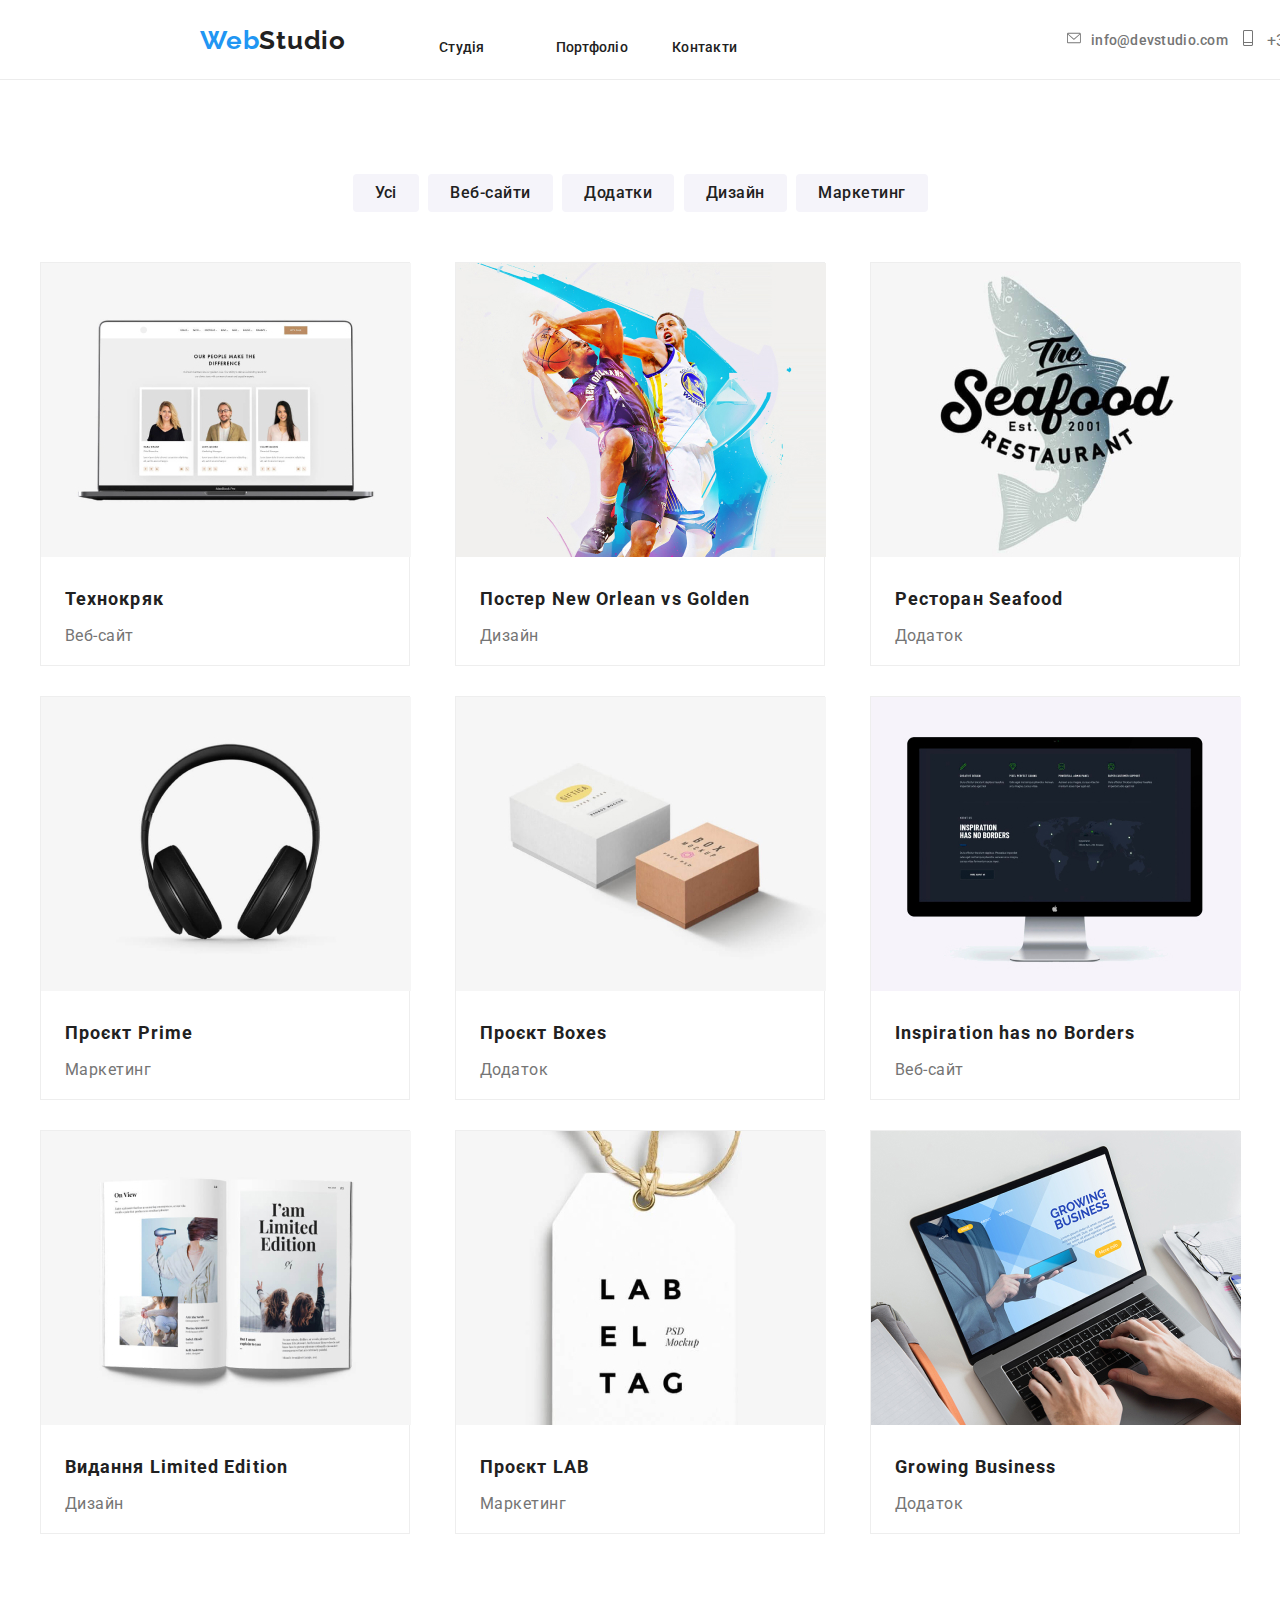
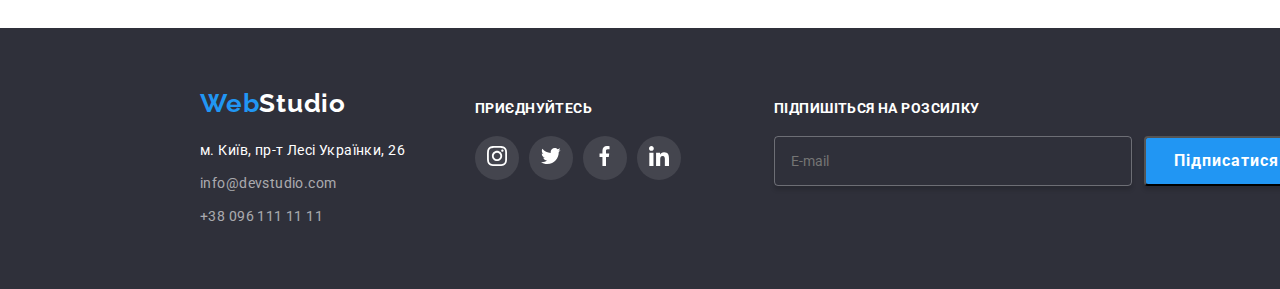
==== portfolio.html @ 9d7d43f6 "cxv" ====
<!DOCTYPE html>
<html lang="en">
  <head>
    <meta charset="UTF-8" />
    <meta http-equiv="X-UA-Compatible" content="IE=edge" />
    <meta name="viewport" content="width=device-width, initial-scale=1.0" />

    <title>Document</title>
    <link
      rel="stylesheet"
      href="https://cdnjs.cloudflare.com/ajax/libs/modern-normalize/2.0.0/modern-normalize.min.css"
    />
    <link
      href="https://fonts.googleapis.com/css2?family=Raleway:wght@700&family=Roboto:wght@400;500;700;900&display=swap"
      rel="stylesheet"
    />
    <link rel="stylesheet" href="./styles.css" />
  </head>
  <body>
    <header class="header container">
      <div class="header-container">
        <nav class="header-nav">
          <div class="header-left">
            <a class="logo-link" href="./index.html">
              <span class="web">Web</span>Studio</a
            >
            <ul class="nav-list">
              <li class="nav-li">
                <a class="nav-list-item" href="./index.html">Студія</a>
                <div class="line"></div>
              </li>
              <li class="nav-li">
                <a class="nav-list-item" href="./portfolio.html">Портфоліо</a>
              </li>
              <li class="nav-li">
                <a class="nav-list-item" href="#">Контакти</a>
              </li>
            </ul>
          </div>
        </nav>

        <div class="header-right">
          <a class="mail" href="mailto:info@devstudio.com ">
            <svg class="icon-contact" width="16" height="12">
              <use href="./img/icons/symbol-defs.svg#icon-envelope"></use>
            </svg>
            info@devstudio.com</a
          >

          <a class="tel" href="tel:+380961111111">
            <svg class="icon-contact" width="10" height="16">
              <use href="./img/icons/symbol-defs.svg#icon-phone"></use>
            </svg>
            +38 096 111 11 11</a
          >
        </div>
      </div>
    </header>
    <main>
      <div class="main-content">
        <section class="section-buttons">
          <button type="button" class="button">Усі</button>

          <button type="button" class="button">Веб-сайти</button>

          <button type="button" class="button">Додатки</button>

          <button type="button" class="button">Дизайн</button>

          <button type="button" class="button">Маркетинг</button>
        </section>

        <div class="cards">
          <ul class="images container">
            <li class="cardka">
              <img src="./img/tehnorak.jpg" alt="tecnorak" />
              <div class="main-text-card">
                <p class="imna">Технокряк</p>
                <p class="robota">Веб-сайт</p>
              </div>
            </li>
            <li class="cardka">
              <img src="./img/poster.jpg" alt="tecnorak" />
              <div class="main-text-card">
                <p class="imna">Постер New Orlean vs Golden</p>
                <p class="robota">Дизайн</p>
              </div>
            </li>
            <li class="cardka">
              <img src="./img/restoran.jpg" alt="tecnorak" />
              <div class="main-text-card">
                <p class="imna">Ресторан Seafood</p>
                <p class="robota">Додаток</p>
              </div>
            </li>
            <li class="cardka">
              <img src="./img/prime.jpg" alt="tecnorak" />
              <div class="main-text-card">
                <p class="imna">Проєкт Prime</p>
                <p class="robota">Маркетинг</p>
              </div>
            </li>
            <li class="cardka">
              <img src="./img/boxes.jpg" alt="tecnorak" />
              <div class="main-text-card">
                <p class="imna">Проєкт Boxes</p>
                <p class="robota">Додаток</p>
              </div>
            </li>
            <li class="cardka">
              <img src="./img/inspiration.jpg" alt="tecnorak" />
              <div class="main-text-card">
                <p class="imna">Inspiration has no Borders</p>
                <p class="robota">Веб-сайт</p>
              </div>
            </li>
            <li class="cardka-1">
              <img src="./img/limited.jpg" alt="tecnorak" />
              <div class="main-text-card">
                <p class="imna">Видання Limited Edition</p>
                <p class="robota">Дизайн</p>
              </div>
            </li>
            <li class="cardka-1">
              <img src="./img/Lab.jpg" alt="tecnorak" />
              <div class="main-text-card">
                <p class="imna">Проєкт LAB</p>
                <p class="robota">Маркетинг</p>
              </div>
            </li>
            <li class="cardka-1">
              <img src="./img/business.jpg" alt="tecnorak" />
              <div class="main-text-card">
                <p class="imna">Growing Business</p>
                <p class="robota">Додаток</p>
              </div>
            </li>
          </ul>
        </div>
      </div>
    </main>

    <footer class="footer-container container">
      <div class="footer-content container">
        <section class="foot-er">
          <h2 class="visually-hidden">unfjlcm</h2>
          <a class="logo-link-one" href="./index.html">
            <span class="web-1">Web</span><span class="studio">Studio</span></a
          >

          <address>
            <a class="address-link" href="#">м. Київ, пр-т Лесі Українки, 26</a>
            <a class="contact-link" href="mailto:info@devstudio.com"
              >info@devstudio.com</a
            >

            <a class="contact-link" href="tel:+380961111111"
              >+38 096 111 11 11</a
            >
          </address>
        </section>

        <section class="footer-links">
          <h3 class="footer-title">приєднуйтесь</h3>
          <ul class="footer-list-links">
            <li class="footer-links-item">
              <a href="#">
                <svg class="footer-link">
                  <use href="./img/icons/symbol-defs.svg#icon-instagram"></use>
                </svg>
              </a>
            </li>
            <li class="footer-links-item">
              <a href="#">
                <svg class="footer-link">
                  <use href="./img/icons/symbol-defs.svg#icon-twiter"></use>
                </svg>
              </a>
            </li>
            <li class="footer-links-item">
              <a href="#">
                <svg class="footer-link">
                  <use href="./img/icons/symbol-defs.svg#icon-facebook"></use>
                </svg>
              </a>
            </li>
            <li class="footer-links-item">
              <a href="#">
                <svg class="footer-link">
                  <use href="./img/icons/symbol-defs.svg#icon-in"></use>
                </svg>
              </a>
            </li>
          </ul>
        </section>

        <section class="rozsilka">
          <form class="footer-form">
            <label class="footer-label"
              >Підпишіться на розсилку
              <input
                type="email"
                class="footer-input"
                required
                placeholder="E-mail"
              />
            </label>
            <button type="submit" class="telegram-btn">
              Підписатися
              <svg class="tele">
                <use href="./img/icons/symbol-defs.svg#icon-icon"></use>
              </svg>
            </button>
          </form>
        </section>
      </div>
    </footer>
  </body>
</html>
---- styles.css ----
.visually-hidden {
    position: absolute !important;
    clip: rect(1px 1px 1px 1px);
    clip: rect(1px, 1px, 1px, 1px);
    padding: 0 !important;
    border: 0 !important;
    height: 1px !important;
    width: 1px !important;
    overflow: hidden;
}

use {
    display: block;
}

button {
    display: block;
    margin: 0;
    padding: 0;
}

h2,
p,
ul {
    margin: 0;
    padding: 0;
}

body {
    font-family: 'Roboto', sans-serif;
    font-style: normal;
}

.container {
    margin: 0 auto;
    width: 1200px;

}

a {
    display: block;
}


a {
    text-decoration: none;
}

ul {
    list-style: none;
}

.header {
    width: 1600px;
    height: 80px;
    border-bottom: 1px solid #ECECEC;
}

.header-container {
    width: 1200px;
    margin: 0 auto;
    padding: 25px 0;
    display: flex;
    justify-content: space-between;
    align-items: center;

}

.header-left {
    display: flex;
    width: 520px;
    justify-content: space-between;


}

.header-right {
    width: 333px;
    display: flex;
    justify-content: space-between;
    align-items: center;
}

.logo-link {

    font-family: 'Raleway', sans-serif;
    font-weight: 700;
    font-size: 26px;
    line-height: 31px;
    letter-spacing: 0.03em;
    color: #212121;
    text-decoration: none;

}


.web {
    color: #2196F3;
    padding-top: 24px;
}

.nav-list {
    display: flex;
    justify-content: space-between;
    align-items: center;
    width: 281px;
    list-style: none;
    font-weight: 500;
    font-size: 14px;
    line-height: 16px;
    letter-spacing: 0.02em;
    color: #212121;
}

.nav-list-item {
    position: relative;
    width: 48px;
    height: 4px;

}

.header-left {
    display: flex;
    align-items: center;
}


.line {
    border-radius: 2px;
    background: #2196F3;
    background-color: #2196F3;
    border-radius: 2px;
}

.nav-list-item:after {
    content: '';
    position: absolute;
    top: 37px;
    left: 0;
    width: 0;
    height: 100%;
    border-bottom: 2px solid #2196F3;
    background-color: #2196F3;
    border-radius: 2px;
}

.nav-list-item:hover::after {
    display: block;
    width: 100%;
    transition: all 0.3s ease;
}

.nav-list-item:hover {
    display: block;
}

.nav-list-item:hover:after {
    width: 100%;
    transition: all 0.2s ease;
}

.nav-list a {
    text-decoration: none;
    color: #212121;
}

.nav-list a:hover {
    color: #2196F3;
}

.contact-list {
    font-weight: 500;
    font-size: 14px;
    line-height: 16px;
    letter-spacing: 0.02em;
    list-style: none;

}


.icon-contact {
    fill: #757575;
    margin-right: 10px;
}



.mail {
    display: flex;
    width: 161px;
    color: #757575;
    font-size: 14px;
    font-style: normal;
    font-weight: 500;
    letter-spacing: 0.28px;

}

.mail:hover .icon-contact,
.mail:focus .icon-contact {
    fill: #2196F3;
}


.tel:hover .icon-contact,
.tel:focus .icon-contact {
    fill: #2196F3;
}

.tel {
    color: #757575;

}

.mail:hover {
    color: #2196F3;
}

.tel:hover {
    color: #2196F3;
}

.contact-list a {
    color: #757575;
    text-decoration: none;
}

.contact-list a:hover {
    color: #2196F3;
}

.hero {
    background-image: url(./img/hero.png);
    width: 1600px;
    padding: 200px 0;
}

.hero-title {
    margin-bottom: 30px;
    font-weight: 900;
    font-size: 44px;
    line-height: 1.36;
    color: #FFFFFF;
    text-align: center;
    letter-spacing: 0.06em;
    text-transform: uppercase;
    align-items: center;
    background-image: linear-gradient(to right, rgba(47, 48, 58, 0.4), rgba(47, 48, 58, 0.4)) url(img/Img.png);
}

.hero-btn {
    display: block;
    align-items: center;
    margin: 0 auto;
    width: 216px;
    height: 50px;
    font-weight: 700;
    justify-content: center;
    font-size: 16px;
    line-height: 30px;
    text-align: center;
    letter-spacing: 0.06em;
    background: #2196F3;
    box-shadow: 0px 4px 4px rgba(0, 0, 0, 0.15);
    border-radius: 4px;
    color: #FFFFFF;
    cursor: pointer;

}


.backdrop {
    transition: 0.5s;
    position: fixed;
    top: 0;
    left: 0;
    background: rgba(0, 0, 0, 0.20);
    width: 100%;
    height: 100%;
    z-index: 99;
    display: flex;
    justify-content: center;
    align-items: center;
}


.modal {
    padding: 40px;
    width: 528px;
    position: fixed;
    background-color: #fff;
    z-index: 100;
    border-radius: 4px;
    box-shadow: 0px 2px 1px 0px rgba(0, 0, 0, 0.20), 0px 1px 1px 0px rgba(0, 0, 0, 0.14), 0px 1px 3px 0px rgba(0, 0, 0, 0.12);

}

.modal-list {
    display: flex;
    flex-direction: column;
    gap: 10px;
}

.modal-label {
    position: relative;
    display: flex;
    flex-direction: column;
    color: #757575;
    font-size: 12px;
    font-weight: 400;
    line-height: normal;
    letter-spacing: 0.12px;
    margin-bottom: 4px;
}

.modal-input:focus+.modal-svg {
    fill: #2196F3;
}

.modal-input:focus {
    border-color: #2196F3;
}



.btn-close {
    cursor: pointer;
    position: absolute;
    top: 8px;
    right: 8px;
    width: 30px;
    height: 30px;
    border-radius: 50%;
    border-color: rgba(0, 0, 0, 0.10);
    display: flex;
    align-items: center;
    justify-content: center;

}

.close-svg {
    width: 18px;
    height: 18px;

}

.btn-close:hover {
    fill: #2196F3;
}


.modal-textarea {
    border-radius: 4px;
    border: 1px solid rgba(33, 33, 33, 0.20);
    resize: none;
    width: 448px;
    height: 120px;
    padding: 12px 16px;
}


.modal-input {
    border-radius: 4px;
    border: 1px solid rgba(33, 33, 33, 0.20);
    width: 448px;
    height: 40px;
    margin-top: 4px;
    padding: 12px 0 12px 42px;
    outline: none;
    cursor: pointer;
}

.ros {
    color: #757575;
    font-size: 14px;
    font-weight: 400;
    line-height: 24px;
    letter-spacing: 0.42px;
}

.modal-link {
    display: inline;
    color: #2196F3;
    font-size: 14px;
    font-weight: 400;
    line-height: 24px;
    letter-spacing: 0.42px;
    text-decoration-line: underline;
}

.modal-checkbox {
    width: 16px;
    height: 15px;
    border-color: #212121;
    margin-right: 8px;
    margin-top: 25px;
}

.modal-checkbox:checked {
    background-color: #2196F3;
}

.btn-div {
    display: flex;
    justify-content: center;
}

.modal-btn {
    display: block;
    height: 50px;
    margin-top: 30px;
    width: 200px;
    border-radius: 4px;
    background: #2196F3;
    box-shadow: 0px 4px 4px 0px rgba(0, 0, 0, 0.15);
    color: #FFF;
    text-align: center;
    font-size: 16px;
    font-weight: 700;
    line-height: 30px;
    letter-spacing: 0.96px;
}

.modal-svg {
    position: absolute;
    top: 30px;
    left: 12px;
    width: 18px;
    height: 18px;
    fill: #212121;
}

.is-hidden {
    opacity: 0;
    pointer-events: none;
    visibility: hidden;
}


.modal-title {
    margin-bottom: 12px;
    color: #212121;
    text-align: center;
    font-size: 20px;
    font-weight: 700;
    line-height: normal;
    letter-spacing: 0.6px;
}

/* start */
.features {
    width: 1200px;
    margin: 0 auto;
    padding: 94px 0px;
}


.features-list {
    display: flex;
    justify-content: space-between;
    letter-spacing: 0.3em;

}

ul,
h1,
h2,
h3,
p {
    padding: 0;
    margin: 0;
}

.vectors {
    margin-bottom: 30px;
    width: 270px;
    height: 120px;
    background: #F5F4FA;
    border-radius: 4px;
}

.vector {
    margin: 25px 102px 25px 102px;

}

.features-list-item {
    width: 270px;
}

.features-subtitle {
    font-family: 'Roboto';
    font-style: normal;
    font-weight: 700;
    font-size: 14px;
    line-height: 16px;
    letter-spacing: 0.03em;
    text-transform: uppercase;
    margin-bottom: 10px;
    color: #212121;
}

.futures-paragraph {
    font-family: 'Roboto';
    font-style: normal;
    font-weight: 400;
    font-size: 14px;
    line-height: 24px;
    /* or 171% */

    letter-spacing: 0.03em;

    color: #757575;
}


/* end  */






.list-ul {
    margin: 94px 215px 94px 215px;

    display: flex;
    margin: 0 auto;
    justify-content: space-between;
    align-content: center;
    list-style: none;
    width: 1200px;
}

.list-title {
    display: flex;
    justify-content: center;
    margin-bottom: 50px;
    font-weight: 700;
    font-size: 36px;
    line-height: 42px;
    letter-spacing: 0.03em;
    color: #212121;
}


.figures {
    display: flex;
    margin: 0 auto;
    justify-content: center;
}

.team-img {
    position: relative;
    width: 370px;
    height: 294px;
}

.team-caption {
    position: absolute;
    bottom: 0;
    background: rgba(47, 48, 58, 0.80);
    color: #FFF;
    text-align: center;
    font-size: 14px;
    font-weight: 700;
    line-height: normal;
    letter-spacing: 0.42px;
    text-transform: uppercase;
    width: 370px;
    padding: 27px 0 27px 0;


}

.img-list {

    width: 370px;
    height: 294px;
}

.img-list-one {
    margin-right: 30px;
    width: 370px;
    height: 294px;
    margin-left: 215px;
}

.img-list-two {
    margin-left: 30px;
    width: 370px;
    height: 294px;
    margin-right: 215px;
}


.section {
    background-color: #F5F4FA;
    height: 648px;
}

.tile-list {
    padding-top: 94px;
    display: flex;
    justify-content: center;
    margin-top: 94px;
    margin-bottom: 50px;
    font-weight: 700;
    font-size: 36px;
    line-height: 42px;
    letter-spacing: 0.03em;
    color: #212121;
}

.ul-list {
    display: flex;
    margin: 0 auto;
    justify-content: space-between;
    list-style-type: none;
    text-align: center;
    width: 1200px;
}

.card {
    width: 270px;
    background: #FFFFFF;
    box-shadow: 0px 1px 3px rgba(0, 0, 0, 0.12), 0px 1px 1px rgba(0, 0, 0, 0.14), 0px 2px 1px rgba(0, 0, 0, 0.2);
    border-radius: 0px 0px 4px 4px;
    padding-bottom: 30px;
}



.img-two {
    width: 270px;
    height: 260px;
}

.name {
    margin-top: 30px;
    margin-bottom: 10px;
    font-weight: 500;
    font-size: 16px;
    line-height: 19px;
    letter-spacing: 0.03em;
    color: #212121;
}

.job {

    font-weight: 400;
    font-size: 16px;
    line-height: 19px;
    letter-spacing: 0.03em;
    color: #757575;

}

.instagram {
    margin-left: 44px;
    margin-top: 28px;
}


/* footer */

.footer-container {
    padding: 60px 0;
    background-color: #2F303A;
    width: 1600px;
}

.footer-content {
    display: flex;
}

.foot-er {
    margin-right: 70px;
}

.logo-link-one {
    margin-bottom: 20px;
    font-family: 'Raleway';
    font-style: normal;
    font-weight: 700;
    font-size: 26px;
    line-height: 31px;
    /* identical to box height */

    letter-spacing: 0.03em;
}

.studio {
    color: #FFFFFF;

}

.web-1 {
    color: #2196F3;

}


.address-link {
    margin: 20px 0 9px 0;
    display: block;
    font-weight: 400;
    font-size: 14px;
    line-height: 1.71;
    /* or 171% */

    letter-spacing: 0.03em;

    color: #FFFFFF;
}

address {
    font-style: normal;
}

.contact-link {
    display: block;
    color: rgba(255, 255, 255, 0.6);
    font-weight: 400;
    font-size: 14px;
    line-height: 1.71;
    /* or 171% */

    letter-spacing: 0.03em;
}

.contact-link:not(:last-child) {
    margin-bottom: 9px;
}

.section-buttons {
    display: block;
    margin: 0 auto;
    display: flex;
    margin-top: 94px;
    margin-bottom: 50px;
    text-align: center;
    justify-content: space-between;
    align-content: center;
    width: 575px;

}

.button {
    height: 38px;
    background: #F5F4FA;
    border-radius: 4px;
    border: none;
    padding: 6px 22px 6px 22px;
    font-family: 'Roboto';
    font-style: normal;
    font-weight: 500;
    font-size: 16px;
    line-height: 26px;
    letter-spacing: 0.03em;
    color: #212121;
}

.button:hover {
    background: #2196F3;
    color: #FFFFFF;
    /* shadow-middle */
    border-radius: 4px;
    box-shadow: 0px 3px 1px rgba(0, 0, 0, 0.1), 0px 1px 2px rgba(0, 0, 0, 0.08), 0px 2px 2px rgba(0, 0, 0, 0.12);
}

.cards .images {
    width: 1200px;
    display: flex;

    justify-content: space-between;
    flex-wrap: wrap;
}

.cardka {
    position: relative;
    margin-bottom: 30px;
    box-sizing: border-box;
    width: 370px;
    height: 404px;
    background: #FFFFFF;
    border: 1px solid #EEEEEE;
}

.cardka-1 {
    margin-bottom: 94px;
    box-sizing: border-box;
    width: 370px;
    height: 404px;
    background: #FFFFFF;
    border: 1px solid #EEEEEE;
}

.imna {
    margin: 20px 24px 4px 24px;
    font-family: 'Roboto';
    font-style: normal;
    font-weight: 700;
    font-size: 18px;
    line-height: 36px;
    /* identical to box height, or 200% */

    letter-spacing: 0.06em;

    color: #212121;
}

.robota {
    margin: 0px 24px 20px 24px;
    font-family: 'Roboto';
    font-style: normal;
    font-weight: 400;
    font-size: 16px;
    line-height: 30px;
    /* identical to box height, or 188% */

    letter-spacing: 0.03em;

    color: #757575;
}

.main-text-card {
    width: 322px;
    height: 70px;

}

.links {
    display: flex;
    justify-content: space-between;
    width: 206px;
    margin: 16px auto 0;
    fill: #AFB1B8;
}

.link {
    fill: #AFB1B8;
}

.link-li:hover .link {
    fill: #FFFFFF;
}

.link-li {
    display: flex;
    align-items: center;
    justify-content: center;
    width: 44px;
    height: 44px;
}

.link-li:hover {
    border-radius: 50%;
    background-color: #2196F3;
}

.clients {
    padding: 94px 0;
}

.clients-title {
    margin-bottom: 50px;
    color: #212121;
    text-align: center;
    font-size: 36px;
    font-weight: 700;
    letter-spacing: 1.08px;
}

.clients-list {
    display: flex;
    justify-content: space-between;

}

.clients-list-item {
    display: flex;
    align-items: center;
    justify-content: center;
    width: 170px;
    height: 92px;
    border-radius: 4px;
    border: 1px solid #AFB1B8;
}

.clients-svg {
    fill: #AFB1B8;
    width: 106px;
    height: 60px;
}

.clients-list-item:hover .clients-svg {
    fill: #2196F3;

}

.clients-list-item:hover {
    border-color: #2196F3;
}

.footer-links {
    padding: 12px 0 0;
    /*  */
    width: 206px;
    margin-right: 93px;
}

.footer-title {
    margin-bottom: 20px;
    color: #FFF;
    font-size: 14px;
    font-weight: 700;
    letter-spacing: 0.42px;
    text-transform: uppercase;
}

.footer-list-links {
    display: flex;
    justify-content: space-between;
}

.footer-links-item {
    width: 44px;
    height: 44px;
    background-color: rgba(255, 255, 255, 0.1);
    border-radius: 50%;
    display: flex;
    align-items: center;
    justify-content: center;
}

.footer-links-item:hover {
    background-color: #2196F3;
}

.footer-link {
    width: 20px;
    height: 20px;
    fill: #FFFFFF;
}


.rozsilka {
    padding-top: 12px;
    width: 570px;
}



.footer-label {
    color: #FFF;
    font-size: 14px;
    font-weight: 700;
    line-height: normal;
    letter-spacing: 0.42px;
    text-transform: uppercase;
}

.footer-input {
    width: 358px;
    height: 50px;
    border-radius: 4px;
    border: 1px solid rgba(255, 255, 255, 0.30);
    background: rgba(33, 150, 243, 0.00);
    box-shadow: 0px 4px 4px 0px rgba(0, 0, 0, 0.15);
    padding-left: 16px;
    outline: none;
    cursor: pointer;
    color: #e2dddd;
    margin-top: 20px;
}

.footer-h3 {
    padding-top: 12px;
    color: #FFF;
    font-size: 14px;
    font-weight: 700;
    line-height: normal;
    letter-spacing: 0.42px;
    text-transform: uppercase;
    margin-bottom: 20px;
}

.footer-form {
    display: flex;
    align-items: flex-end;
}

.telegram-btn {
    display: flex;
    align-items: center;
    justify-content: space-between;
    gap: 12px;
    width: 200px;
    height: 50px;
    border-radius: 4px;
    background: #2196F3;
    box-shadow: 0px 4px 4px 0px rgba(0, 0, 0, 0.15);
    color: #FFF;
    text-align: center;
    font-size: 16px;
    font-weight: 700;
    line-height: 30px;
    letter-spacing: 0.96px;
    cursor: pointer;
    padding: 0 28px;

}


.tele {
    width: 24px;
    height: 24px;
    fill: #FFF;
}
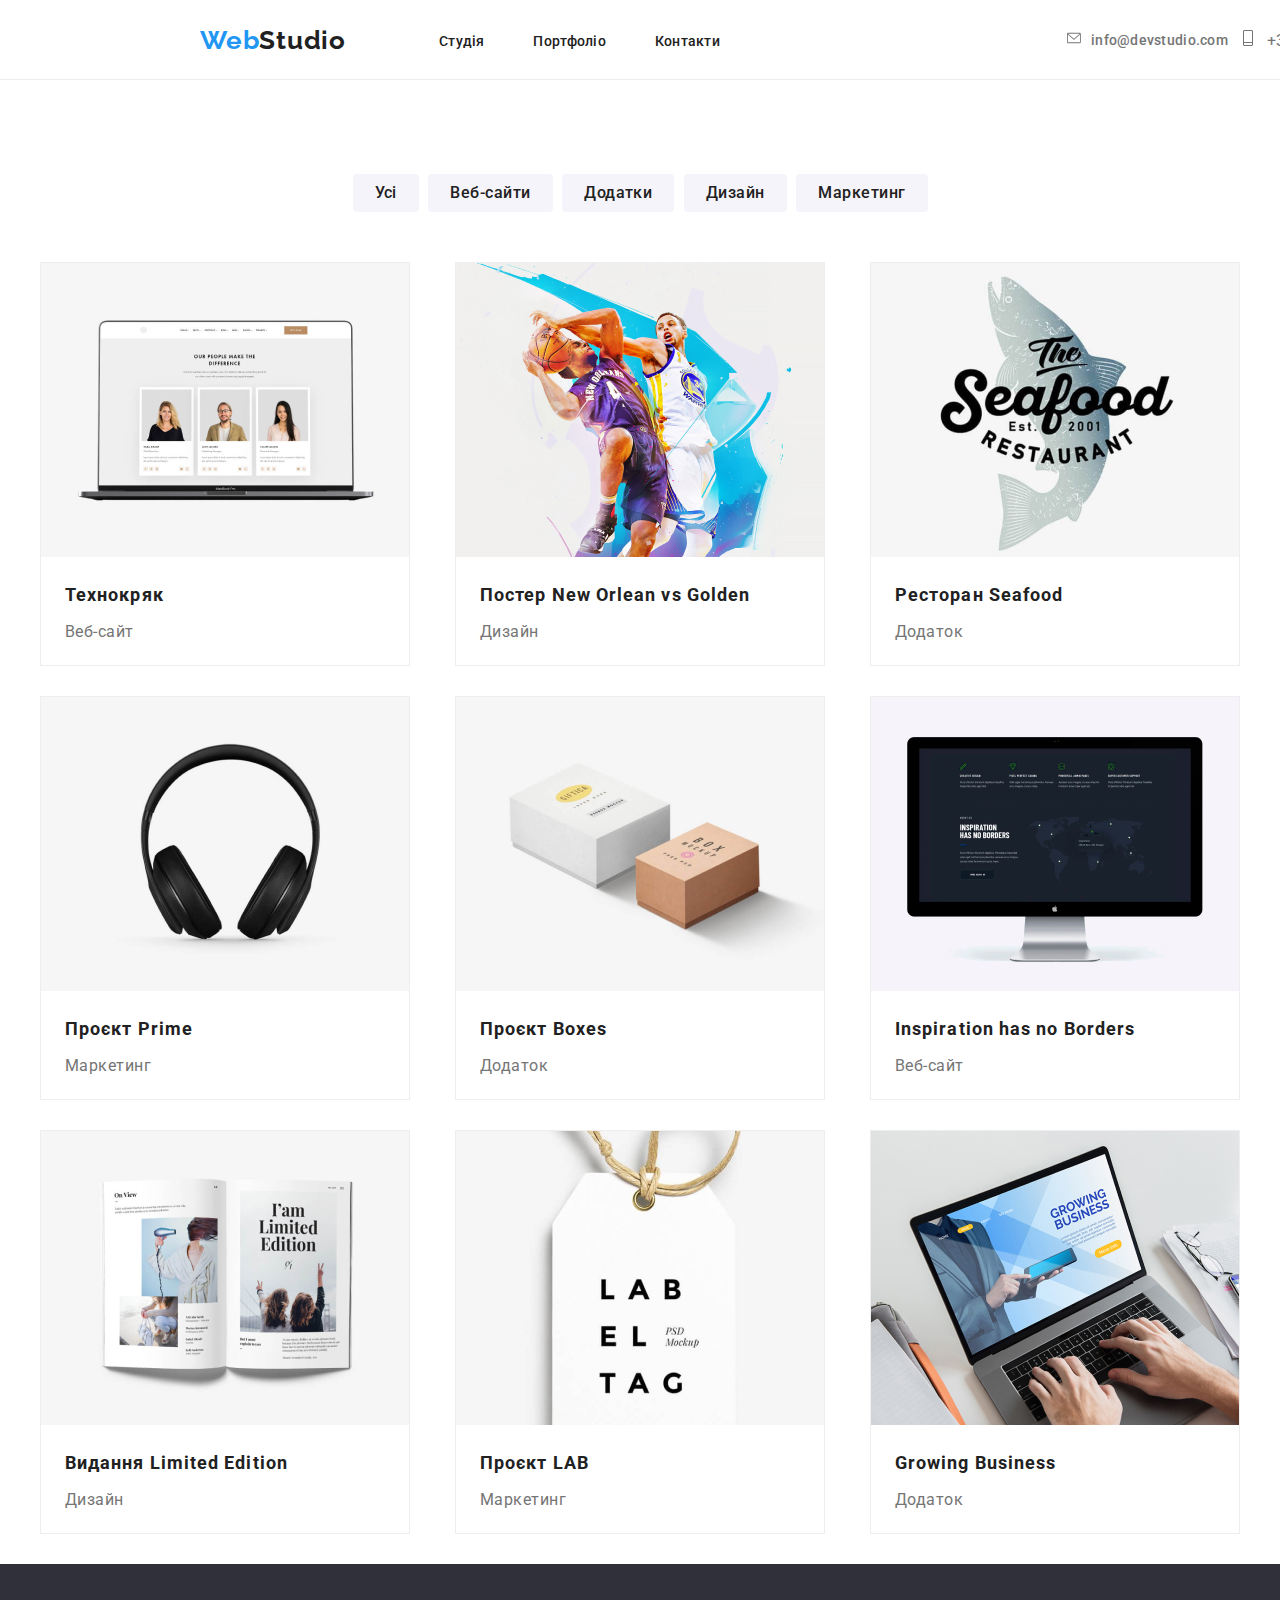
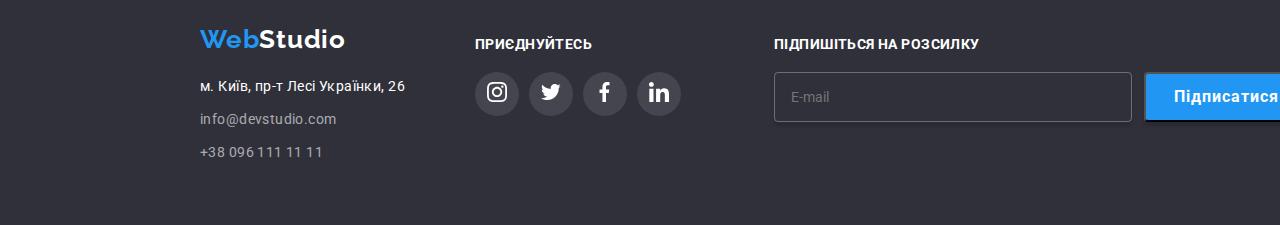
==== commit 9510b1be: "додавання всіх анімацій на сайт при скролі" ====
--- a/portfolio.html
+++ b/portfolio.html
@@ -73,63 +73,183 @@
         <div class="cards">
           <ul class="images container">
             <li class="cardka">
-              <img src="./img/tehnorak.jpg" alt="tecnorak" />
+              <div class="img-container">
+                <img
+                  class="img-porrtfolio"
+                  src="./img/tehnorak.jpg"
+                  alt="tecnorak"
+                />
+                <div class="overlay">
+                  <p class="overlay-text">
+                    Ресурс пропонує комплексні пропозиції з різним рівнем
+                    функціоналу та сервісів. Все це дозволить відвідувачу
+                    отримати вичерпні відомості про компанію чи приватну особу.
+                  </p>
+                </div>
+              </div>
               <div class="main-text-card">
                 <p class="imna">Технокряк</p>
                 <p class="robota">Веб-сайт</p>
               </div>
             </li>
             <li class="cardka">
-              <img src="./img/poster.jpg" alt="tecnorak" />
+              <div class="img-container">
+                <img
+                  class="img-porrtfolio"
+                  src="./img/poster.jpg"
+                  alt="tecnorak"
+                />
+
+                <div class="overlay">
+                  <p class="overlay-text">
+                    Ресурс пропонує комплексні пропозиції з різним рівнем
+                    функціоналу та сервісів. Все це дозволить відвідувачу
+                    отримати вичерпні відомості про компанію чи приватну особу.
+                  </p>
+                </div>
+              </div>
+
               <div class="main-text-card">
                 <p class="imna">Постер New Orlean vs Golden</p>
                 <p class="robota">Дизайн</p>
               </div>
             </li>
             <li class="cardka">
-              <img src="./img/restoran.jpg" alt="tecnorak" />
+              <div class="img-container">
+                <img
+                  class="img-porrtfolio"
+                  src="./img/restoran.jpg"
+                  alt="tecnorak"
+                />
+                <div class="overlay">
+                  <p class="overlay-text">
+                    Ресурс пропонує комплексні пропозиції з різним рівнем
+                    функціоналу та сервісів. Все це дозволить відвідувачу
+                    отримати вичерпні відомості про компанію чи приватну особу.
+                  </p>
+                </div>
+              </div>
+
               <div class="main-text-card">
                 <p class="imna">Ресторан Seafood</p>
                 <p class="robota">Додаток</p>
               </div>
             </li>
             <li class="cardka">
-              <img src="./img/prime.jpg" alt="tecnorak" />
+              <div class="img-container">
+                <img
+                  class="img-porrtfolio"
+                  src="./img/prime.jpg"
+                  alt="tecnorak"
+                />
+                <div class="overlay">
+                  <p class="overlay-text">
+                    Ресурс пропонує комплексні пропозиції з різним рівнем
+                    функціоналу та сервісів. Все це дозволить відвідувачу
+                    отримати вичерпні відомості про компанію чи приватну особу.
+                  </p>
+                </div>
+              </div>
               <div class="main-text-card">
                 <p class="imna">Проєкт Prime</p>
                 <p class="robota">Маркетинг</p>
               </div>
             </li>
             <li class="cardka">
-              <img src="./img/boxes.jpg" alt="tecnorak" />
+              <div class="img-container">
+                <img
+                  class="img-porrtfolio"
+                  src="./img/boxes.jpg"
+                  alt="tecnorak"
+                />
+                <div class="overlay">
+                  <p class="overlay-text">
+                    Ресурс пропонує комплексні пропозиції з різним рівнем
+                    функціоналу та сервісів. Все це дозволить відвідувачу
+                    отримати вичерпні відомості про компанію чи приватну особу.
+                  </p>
+                </div>
+              </div>
               <div class="main-text-card">
                 <p class="imna">Проєкт Boxes</p>
                 <p class="robota">Додаток</p>
               </div>
             </li>
             <li class="cardka">
-              <img src="./img/inspiration.jpg" alt="tecnorak" />
+              <div class="img-container">
+                <img
+                  class="img-porrtfolio"
+                  src="./img/inspiration.jpg"
+                  alt="tecnorak"
+                />
+                <div class="overlay">
+                  <p class="overlay-text">
+                    Ресурс пропонує комплексні пропозиції з різним рівнем
+                    функціоналу та сервісів. Все це дозволить відвідувачу
+                    отримати вичерпні відомості про компанію чи приватну особу.
+                  </p>
+                </div>
+              </div>
               <div class="main-text-card">
                 <p class="imna">Inspiration has no Borders</p>
                 <p class="robota">Веб-сайт</p>
               </div>
             </li>
-            <li class="cardka-1">
-              <img src="./img/limited.jpg" alt="tecnorak" />
+            <li class="cardka">
+              <div class="img-container">
+                <img
+                  class="img-porrtfolio"
+                  src="./img/limited.jpg"
+                  alt="tecnorak"
+                />
+                <div class="overlay">
+                  <p class="overlay-text">
+                    Ресурс пропонує комплексні пропозиції з різним рівнем
+                    функціоналу та сервісів. Все це дозволить відвідувачу
+                    отримати вичерпні відомості про компанію чи приватну особу.
+                  </p>
+                </div>
+              </div>
               <div class="main-text-card">
                 <p class="imna">Видання Limited Edition</p>
                 <p class="robota">Дизайн</p>
               </div>
             </li>
-            <li class="cardka-1">
-              <img src="./img/Lab.jpg" alt="tecnorak" />
+            <li class="cardka">
+              <div class="img-container">
+                <img
+                  class="img-porrtfolio"
+                  src="./img/Lab.jpg"
+                  alt="tecnorak"
+                />
+                <div class="overlay">
+                  <p class="overlay-text">
+                    Ресурс пропонує комплексні пропозиції з різним рівнем
+                    функціоналу та сервісів. Все це дозволить відвідувачу
+                    отримати вичерпні відомості про компанію чи приватну особу.
+                  </p>
+                </div>
+              </div>
               <div class="main-text-card">
                 <p class="imna">Проєкт LAB</p>
                 <p class="robota">Маркетинг</p>
               </div>
             </li>
-            <li class="cardka-1">
-              <img src="./img/business.jpg" alt="tecnorak" />
+            <li class="cardka">
+              <div class="img-container">
+                <img
+                  class="img-porrtfolio"
+                  src="./img/business.jpg"
+                  alt="tecnorak"
+                />
+                <div class="overlay">
+                  <p class="overlay-text">
+                    Ресурс пропонує комплексні пропозиції з різним рівнем
+                    функціоналу та сервісів. Все це дозволить відвідувачу
+                    отримати вичерпні відомості про компанію чи приватну особу.
+                  </p>
+                </div>
+              </div>
               <div class="main-text-card">
                 <p class="imna">Growing Business</p>
                 <p class="robota">Додаток</p>
--- a/styles.css
+++ b/styles.css
@@ -114,9 +114,13 @@
 
 .nav-list-item {
     position: relative;
-    width: 48px;
-    height: 4px;
-
+    text-decoration: none;
+    color: #212121;
+}
+
+.nav-list-item:hover {
+    transition: all 250ms ease-out;
+    color: #2196F3;
 }
 
 .header-left {
@@ -132,22 +136,21 @@
     border-radius: 2px;
 }
 
+
 .nav-list-item:after {
     content: '';
     position: absolute;
-    top: 37px;
+    top: 44px;
     left: 0;
     width: 0;
-    height: 100%;
-    border-bottom: 2px solid #2196F3;
+    height: 4px;
     background-color: #2196F3;
     border-radius: 2px;
 }
 
 .nav-list-item:hover::after {
-    display: block;
     width: 100%;
-    transition: all 0.3s ease;
+    transition: width 250ms ease;
 }
 
 .nav-list-item:hover {
@@ -159,14 +162,6 @@
     transition: all 0.2s ease;
 }
 
-.nav-list a {
-    text-decoration: none;
-    color: #212121;
-}
-
-.nav-list a:hover {
-    color: #2196F3;
-}
 
 .contact-list {
     font-weight: 500;
@@ -199,12 +194,14 @@
 .mail:hover .icon-contact,
 .mail:focus .icon-contact {
     fill: #2196F3;
+    transition: all 250ms ease-out;
 }
 
 
 .tel:hover .icon-contact,
 .tel:focus .icon-contact {
     fill: #2196F3;
+    transition: all 250ms ease-out;
 }
 
 .tel {
@@ -554,7 +551,10 @@
     position: relative;
     width: 370px;
     height: 294px;
-}
+
+}
+
+
 
 .team-caption {
     position: absolute;
@@ -759,9 +759,11 @@
     line-height: 26px;
     letter-spacing: 0.03em;
     color: #212121;
+    cursor: pointer;
 }
 
 .button:hover {
+    transition: all 250ms ease-out;
     background: #2196F3;
     color: #FFFFFF;
     /* shadow-middle */
@@ -772,12 +774,52 @@
 .cards .images {
     width: 1200px;
     display: flex;
-
     justify-content: space-between;
     flex-wrap: wrap;
 }
 
+.img-container {
+    position: relative;
+    width: 370px;
+    height: 294px;
+}
+
+.img-porrtfolio {
+    width: 100%;
+    height: 100%;
+    object-fit: cover;
+    object-position: center;
+}
+
+.overlay {
+    transform: translateX(-101%);
+    transition: transform 0.2s ease-in;
+    position: absolute;
+    top: 0;
+    left: 0;
+    background-color: rgba(33, 150, 243, 0.90);
+    width: 100%;
+    height: 100%;
+    padding: 63px 24px;
+}
+
+.overlay-text {
+    color: #FFF;
+    font-size: 18px;
+    font-weight: 400;
+    line-height: 1.55;
+    letter-spacing: 0.54px;
+}
+
+.cardka:hover .overlay {
+    transform: translateX(0);
+    transition: transform 0.2s ease-in;
+}
+
+
 .cardka {
+    cursor: pointer;
+    overflow: hidden;
     position: relative;
     margin-bottom: 30px;
     box-sizing: border-box;
@@ -852,11 +894,14 @@
     justify-content: center;
     width: 44px;
     height: 44px;
+    cursor: pointer;
 }
 
 .link-li:hover {
     border-radius: 50%;
     background-color: #2196F3;
+    transition: background-color 0.7s ease-out;
+
 }
 
 .clients {
@@ -896,6 +941,7 @@
 
 .clients-list-item:hover .clients-svg {
     fill: #2196F3;
+    transition: all 0.4s ease-in;
 
 }
 
@@ -936,6 +982,7 @@
 
 .footer-links-item:hover {
     background-color: #2196F3;
+    transition: background-color 0.7s ease-out;
 }
 
 .footer-link {
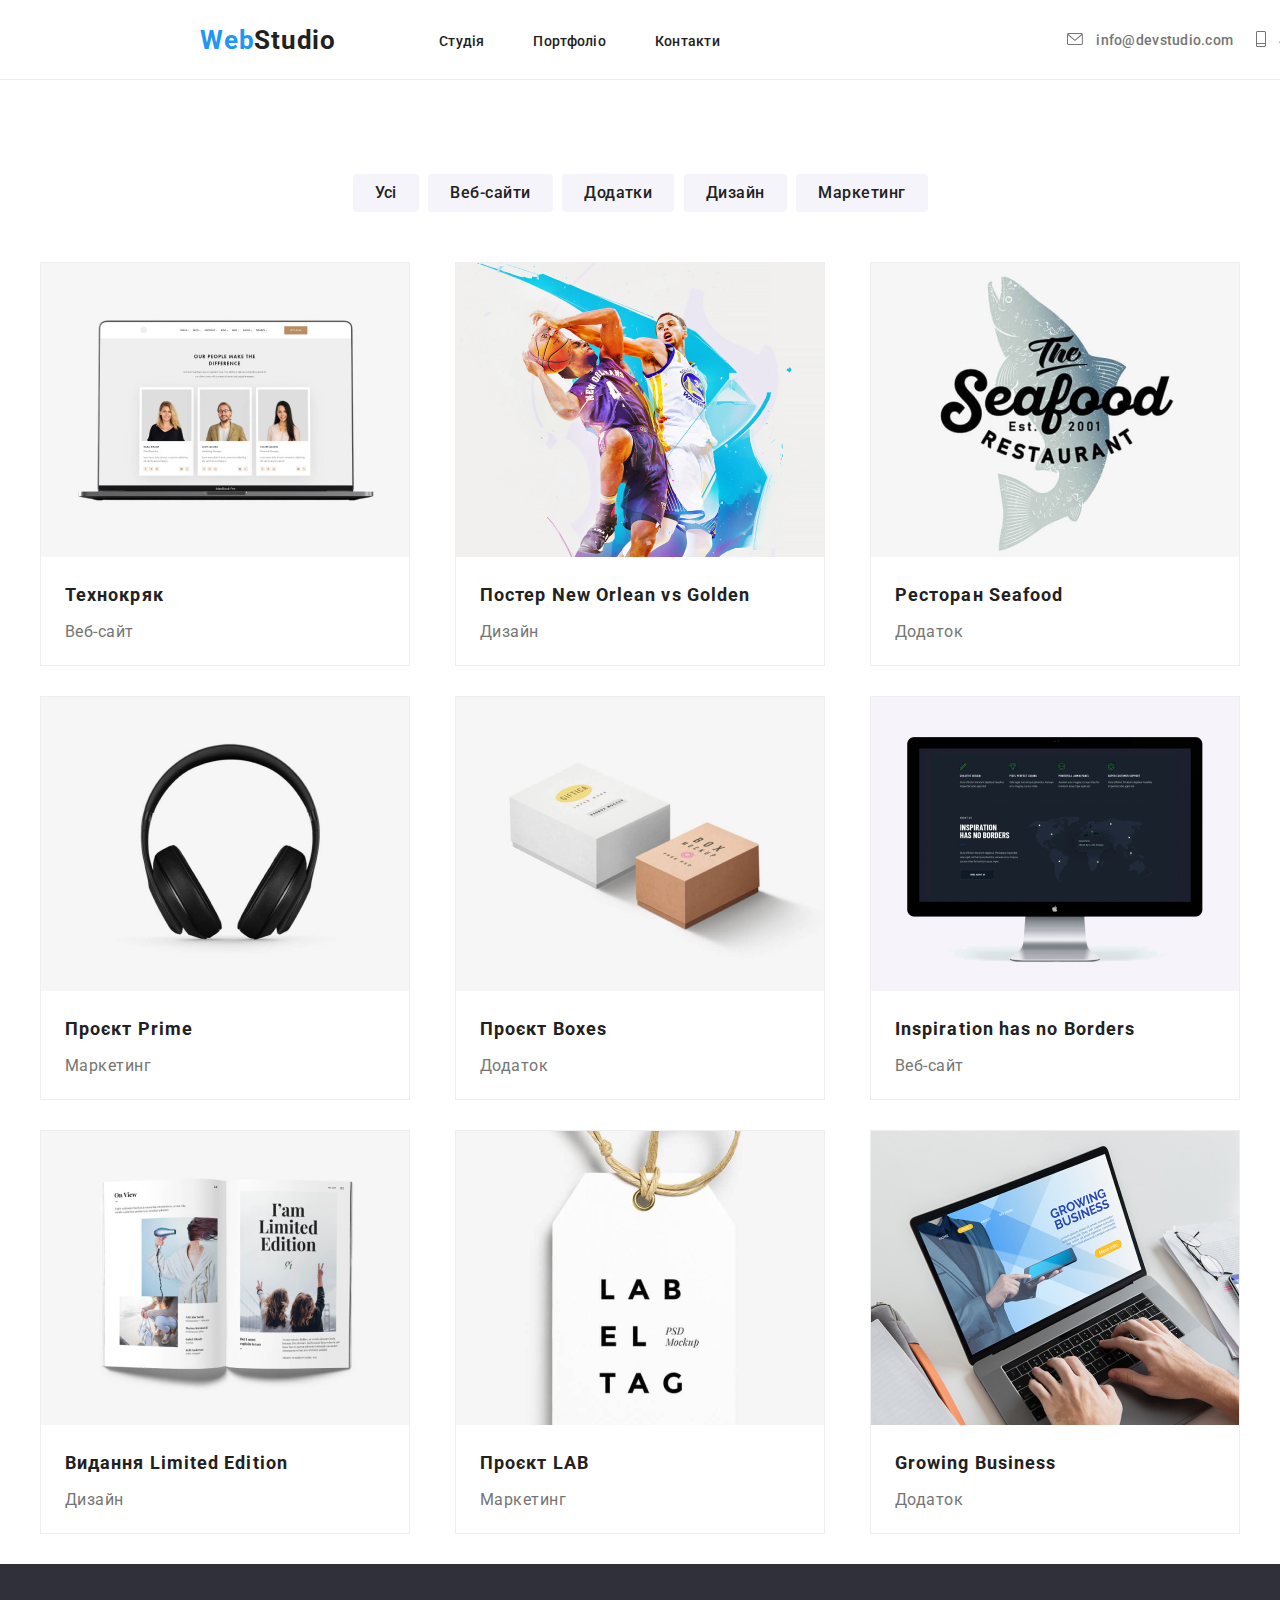
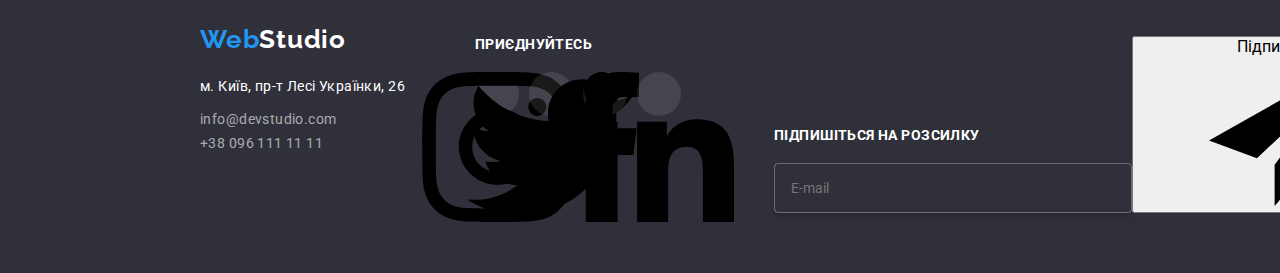
==== commit bb8bb9fb: "placeholders, vars, mixins, and some changes" ====
--- a/portfolio.html
+++ b/portfolio.html
@@ -14,68 +14,79 @@
       href="https://fonts.googleapis.com/css2?family=Raleway:wght@700&family=Roboto:wght@400;500;700;900&display=swap"
       rel="stylesheet"
     />
-    <link rel="stylesheet" href="./styles.css" />
+    <link rel="stylesheet" href="./css/portfolio.min.css" />
   </head>
   <body>
     <header class="header container">
       <div class="header-container">
         <nav class="header-nav">
-          <div class="header-left">
-            <a class="logo-link" href="./index.html">
-              <span class="web">Web</span>Studio</a
+          <div class="header-nav-left">
+            <a class="header-nav-left__link" href="./index.html">
+              <span class="header-nav-left-link__web">Web</span>Studio</a
             >
-            <ul class="nav-list">
-              <li class="nav-li">
-                <a class="nav-list-item" href="./index.html">Студія</a>
-                <div class="line"></div>
+            <ul class="header-nav-left-list">
+              <li class="header-nav-left-list__li">
+                <a class="header-nav-left-list__link" href="./index.html"
+                  >Студія</a
+                >
               </li>
-              <li class="nav-li">
-                <a class="nav-list-item" href="./portfolio.html">Портфоліо</a>
+              <li class="header-nav-left-list__li">
+                <a class="header-nav-left-list__link" href="./portfolio.html"
+                  >Портфоліо</a
+                >
               </li>
-              <li class="nav-li">
-                <a class="nav-list-item" href="#">Контакти</a>
+              <li class="header-nav-left-list__li">
+                <a class="header-nav-left-list__link" href="#">Контакти</a>
               </li>
             </ul>
           </div>
         </nav>
 
-        <div class="header-right">
-          <a class="mail" href="mailto:info@devstudio.com ">
-            <svg class="icon-contact" width="16" height="12">
-              <use href="./img/icons/symbol-defs.svg#icon-envelope"></use>
-            </svg>
-            info@devstudio.com</a
-          >
-
-          <a class="tel" href="tel:+380961111111">
-            <svg class="icon-contact" width="10" height="16">
-              <use href="./img/icons/symbol-defs.svg#icon-phone"></use>
-            </svg>
-            +38 096 111 11 11</a
-          >
+        <div class="header-nav-right">
+          <ul class="header-nav-right-list">
+            <li class="header-nav-right-list__item">
+              <a
+                class="header-nav-right-list__link"
+                href="mailto:info@devstudio.com "
+              >
+                <svg class="header-nav-right-list__icon" width="16" height="12">
+                  <use href="./img/icons/symbol-defs.svg#icon-envelope"></use>
+                </svg>
+                info@devstudio.com</a
+              >
+            </li>
+            <li class="header-nav-right-list__item">
+              <a class="header-nav-right-list__link" href="tel:+380961111111">
+                <svg class="header-nav-right-list__icon" width="10" height="16">
+                  <use href="./img/icons/symbol-defs.svg#icon-phone"></use>
+                </svg>
+                +38 096 111 11 11</a
+              >
+            </li>
+          </ul>
         </div>
       </div>
     </header>
     <main>
       <div class="main-content">
-        <section class="section-buttons">
-          <button type="button" class="button">Усі</button>
-
-          <button type="button" class="button">Веб-сайти</button>
-
-          <button type="button" class="button">Додатки</button>
-
-          <button type="button" class="button">Дизайн</button>
-
-          <button type="button" class="button">Маркетинг</button>
+        <section class="buttons-section">
+          <button type="button" class="buttons-section__button">Усі</button>
+
+          <button type="button" class="buttons-section__button">Веб-сайти</button>
+
+          <button type="button" class="buttons-section__button">Додатки</button>
+
+          <button type="button" class="buttons-section__button">Дизайн</button>
+
+          <button type="button" class="buttons-section__button">Маркетинг</button>
         </section>
 
-        <div class="cards">
-          <ul class="images container">
-            <li class="cardka">
-              <div class="img-container">
-                <img
-                  class="img-porrtfolio"
+        <div class="cards-section">
+          <ul class="cards-list container">
+            <li class="cards-list__item">
+              <div class="cards-img__container">
+                <img
+                  class="cards-list__img"
                   src="./img/tehnorak.jpg"
                   alt="tecnorak"
                 />
@@ -87,15 +98,19 @@
                   </p>
                 </div>
               </div>
-              <div class="main-text-card">
-                <p class="imna">Технокряк</p>
-                <p class="robota">Веб-сайт</p>
-              </div>
-            </li>
-            <li class="cardka">
-              <div class="img-container">
-                <img
-                  class="img-porrtfolio"
+              <div class="cards-list__description">
+                <p class="cards-list__name">Технокряк</p>
+                <p class="cards-list__job">Веб-сайт</p>
+              </div>
+            </li>
+
+
+
+
+            <li class="cards-list__item">
+              <div class="cards-img__container">
+                <img
+                  class="cards-list__img"
                   src="./img/poster.jpg"
                   alt="tecnorak"
                 />
@@ -109,15 +124,18 @@
                 </div>
               </div>
 
-              <div class="main-text-card">
-                <p class="imna">Постер New Orlean vs Golden</p>
-                <p class="robota">Дизайн</p>
-              </div>
-            </li>
-            <li class="cardka">
-              <div class="img-container">
-                <img
-                  class="img-porrtfolio"
+              <div class="cards-list__description">
+                <p class="cards-list__name">Постер New Orlean vs Golden</p>
+                <p class="cards-list__job">Дизайн</p>
+              </div>
+            </li>
+
+
+
+            <li class="cards-list__item">
+              <div class="cards-img__container">
+                <img
+                  class="cards-list__img"
                   src="./img/restoran.jpg"
                   alt="tecnorak"
                 />
@@ -130,15 +148,17 @@
                 </div>
               </div>
 
-              <div class="main-text-card">
-                <p class="imna">Ресторан Seafood</p>
-                <p class="robota">Додаток</p>
-              </div>
-            </li>
-            <li class="cardka">
-              <div class="img-container">
-                <img
-                  class="img-porrtfolio"
+              <div class="cards-list__description">
+                <p class="cards-list__name">Ресторан Seafood</p>
+                <p class="cards-list__job">Додаток</p>
+              </div>
+            </li>
+
+
+            <li class="cards-list__item">
+              <div class="cards-img__container">
+                <img
+                  class="cards-list__img"
                   src="./img/prime.jpg"
                   alt="tecnorak"
                 />
@@ -150,15 +170,16 @@
                   </p>
                 </div>
               </div>
-              <div class="main-text-card">
-                <p class="imna">Проєкт Prime</p>
-                <p class="robota">Маркетинг</p>
-              </div>
-            </li>
-            <li class="cardka">
-              <div class="img-container">
-                <img
-                  class="img-porrtfolio"
+              <div class="cards-list__description">
+                <p class="cards-list__name">Проєкт Prime</p>
+                <p class="cards-list__job">Маркетинг</p>
+              </div>
+            </li>
+            <!-- //////////////////// -->
+            <li class="cards-list__item">
+              <div class="cards-img__container">
+                <img
+                  class="cards-list__img"
                   src="./img/boxes.jpg"
                   alt="tecnorak"
                 />
@@ -170,15 +191,16 @@
                   </p>
                 </div>
               </div>
-              <div class="main-text-card">
-                <p class="imna">Проєкт Boxes</p>
-                <p class="robota">Додаток</p>
-              </div>
-            </li>
-            <li class="cardka">
-              <div class="img-container">
-                <img
-                  class="img-porrtfolio"
+              <div class="cards-list__description">
+                <p class="cards-list__name">Проєкт Boxes</p>
+                <p class="cards-list__job">Додаток</p>
+              </div>
+            </li>
+            <!-- //////////////// -->
+            <li class="cards-list__item">
+              <div class="cards-img__container">
+                <img
+                  class="cards-list__img"
                   src="./img/inspiration.jpg"
                   alt="tecnorak"
                 />
@@ -190,15 +212,15 @@
                   </p>
                 </div>
               </div>
-              <div class="main-text-card">
-                <p class="imna">Inspiration has no Borders</p>
-                <p class="robota">Веб-сайт</p>
-              </div>
-            </li>
-            <li class="cardka">
-              <div class="img-container">
-                <img
-                  class="img-porrtfolio"
+              <div class="cards-list__description">
+                <p class="cards-list__name">Inspiration has no Borders</p>
+                <p class="cards-list__job">Веб-сайт</p>
+              </div>
+            </li>
+            <li class="cards-list__item">
+              <div class="cards-img__container">
+                <img
+                  class="cards-list__img"
                   src="./img/limited.jpg"
                   alt="tecnorak"
                 />
@@ -210,15 +232,15 @@
                   </p>
                 </div>
               </div>
-              <div class="main-text-card">
-                <p class="imna">Видання Limited Edition</p>
-                <p class="robota">Дизайн</p>
-              </div>
-            </li>
-            <li class="cardka">
-              <div class="img-container">
-                <img
-                  class="img-porrtfolio"
+              <div class="cards-list__description">
+                <p class="cards-list__name">Видання Limited Edition</p>
+                <p class="cards-list__job">Дизайн</p>
+              </div>
+            </li>
+            <li class="cards-list__item">
+              <div class="cards-img__container">
+                <img
+                  class="cards-list__img"
                   src="./img/Lab.jpg"
                   alt="tecnorak"
                 />
@@ -230,15 +252,15 @@
                   </p>
                 </div>
               </div>
-              <div class="main-text-card">
-                <p class="imna">Проєкт LAB</p>
-                <p class="robota">Маркетинг</p>
-              </div>
-            </li>
-            <li class="cardka">
-              <div class="img-container">
-                <img
-                  class="img-porrtfolio"
+              <div class="cards-list__description">
+                <p class="cards-list__name">Проєкт LAB</p>
+                <p class="cards-list__job">Маркетинг</p>
+              </div>
+            </li>
+            <li class="cards-list__item">
+              <div class="cards-img__container">
+                <img
+                  class="cards-list__img"
                   src="./img/business.jpg"
                   alt="tecnorak"
                 />
@@ -250,9 +272,9 @@
                   </p>
                 </div>
               </div>
-              <div class="main-text-card">
-                <p class="imna">Growing Business</p>
-                <p class="robota">Додаток</p>
+              <div class="cards-list__description">
+                <p class="cards-list__name">Growing Business</p>
+                <p class="cards-list__job">Додаток</p>
               </div>
             </li>
           </ul>
@@ -262,51 +284,51 @@
 
     <footer class="footer-container container">
       <div class="footer-content container">
-        <section class="foot-er">
+        <section class="footer-section">
           <h2 class="visually-hidden">unfjlcm</h2>
-          <a class="logo-link-one" href="./index.html">
-            <span class="web-1">Web</span><span class="studio">Studio</span></a
+          <a class="footer-section__link" href="./index.html">
+            <span class="footer-section__web">Web</span><span class="studio">Studio</span></a
           >
 
-          <address>
-            <a class="address-link" href="#">м. Київ, пр-т Лесі Українки, 26</a>
-            <a class="contact-link" href="mailto:info@devstudio.com"
+          <address class="address">
+            <a class="address__link" href="#">м. Київ, пр-т Лесі Українки, 26</a>
+            <a class="address__email" href="mailto:info@devstudio.com"
               >info@devstudio.com</a
             >
 
-            <a class="contact-link" href="tel:+380961111111"
+            <a class="address__email" href="tel:+380961111111"
               >+38 096 111 11 11</a
             >
           </address>
         </section>
 
-        <section class="footer-links">
-          <h3 class="footer-title">приєднуйтесь</h3>
-          <ul class="footer-list-links">
-            <li class="footer-links-item">
+        <section class="socials-section">
+          <h3 class="socials-section__title">приєднуйтесь</h3>
+          <ul class="socials-list">
+            <li class="socials-list__item">
               <a href="#">
-                <svg class="footer-link">
+                <svg class="social-list-item__svg">
                   <use href="./img/icons/symbol-defs.svg#icon-instagram"></use>
                 </svg>
               </a>
             </li>
-            <li class="footer-links-item">
+            <li class="socials-list__item">
               <a href="#">
-                <svg class="footer-link">
+                <svg class="social-list-item__svg">
                   <use href="./img/icons/symbol-defs.svg#icon-twiter"></use>
                 </svg>
               </a>
             </li>
-            <li class="footer-links-item">
+            <li class="socials-list__item">
               <a href="#">
-                <svg class="footer-link">
+                <svg class="social-list-item__svg">
                   <use href="./img/icons/symbol-defs.svg#icon-facebook"></use>
                 </svg>
               </a>
             </li>
-            <li class="footer-links-item">
+            <li class="socials-list__item">
               <a href="#">
-                <svg class="footer-link">
+                <svg class="social-list-item__svg">
                   <use href="./img/icons/symbol-defs.svg#icon-in"></use>
                 </svg>
               </a>
@@ -314,20 +336,20 @@
           </ul>
         </section>
 
-        <section class="rozsilka">
-          <form class="footer-form">
-            <label class="footer-label"
+        <section class="section-telegram">
+          <form class="section-form">
+            <label class="section-form__label"
               >Підпишіться на розсилку
               <input
                 type="email"
-                class="footer-input"
+                class="section-form__input"
                 required
                 placeholder="E-mail"
               />
             </label>
-            <button type="submit" class="telegram-btn">
+            <button type="submit" class="section-form__button">
               Підписатися
-              <svg class="tele">
+              <svg class="telegram-icon">
                 <use href="./img/icons/symbol-defs.svg#icon-icon"></use>
               </svg>
             </button>
--- a/css/portfolio.min.css
+++ b/css/portfolio.min.css
@@ -0,0 +1 @@
+.section-form-button,.socials-list__item,.socials-list,.cards-list,.header-nav-right-list,.header-nav .header-nav-left-list,.header-nav .header-nav-left,.header-container{display:flex;justify-content:space-between;align-items:center;flex-wrap:wrap}.visually-hidden{position:absolute !important;clip:rect(1px 1px 1px 1px);clip:rect(1px, 1px, 1px, 1px);padding:0 !important;border:0 !important;height:1px !important;width:1px !important;overflow:hidden}use{display:block}button{display:block;margin:0;padding:0}h2,p,ul{margin:0;padding:0}body{font-family:"Roboto",sans-serif;font-style:normal}.container{margin:0 auto;width:1200px}a{display:block;text-decoration:none}ul{list-style:none}ul,h1,h2,h3,p{padding:0;margin:0}.header{width:1600px;height:80px;border-bottom:1px solid #ececec}.header-container{width:1200px;margin:0 auto;padding:25px 0}.header-nav .header-nav-left{width:520px}.header-nav .header-nav-left__link{@incl font-family: $Fontsecondary;font-weight:700;font-size:26px;line-height:31px;letter-spacing:.03em;color:#212121;text-decoration:none}.header-nav .header-nav-left__link .header-nav-left-link__web{color:#2196f3;padding-top:24px}.header-nav .header-nav-left-list{width:281px;list-style:none;font-weight:500;font-size:14px;line-height:16px;letter-spacing:.02em;color:#212121}.header-nav .header-nav-left-list .header-nav-left-list__li .header-nav-left-list__link{position:relative;text-decoration:none;color:#212121}.header-nav .header-nav-left-list .header-nav-left-list__li .header-nav-left-list__link:hover{transition:color 250ms ease-out;color:#2196f3}.header-nav .header-nav-left-list .header-nav-left-list__li .header-nav-left-list__link .header-nav-left-list__link:after{content:"";position:absolute;top:44px;left:0;width:0;height:4px;background-color:#2196f3;border-radius:2px}.header-nav .header-nav-left-list .header-nav-left-list__li .header-nav-left-list__link .header-nav-left-list__link:hover:after{width:100%;transition:width 250ms ease}.header-nav .header-nav-left-list .header-nav-left-list__li .header-nav-left-list__link .header-nav-left-list__link:hover{display:block}.header-nav .header-nav-left-list .header-nav-left-list__li .header-nav-left-list__link .header-nav-left-list__link:hover:hover{width:100%;transition:width .2s ease}.header-nav-right-list{width:333px}.header-nav-right-list__link{color:#757575;font-size:14px;font-style:normal;font-weight:500;letter-spacing:.28px}.header-nav-right-list__link:hover{color:#2196f3;transition:color 250ms ease-out}.header-nav-right-list__link:hover .header-nav-right-list__icon,.header-nav-right-list__link:focus .header-nav-right-list__icon{fill:#2196f3;transition:fill 250ms ease-out}.header-nav-right-list__icon{fill:#757575;margin-right:10px}.buttons-section{display:block;margin:0 auto;display:flex;justify-content:space-between;align-items:center;margin-top:94px;margin-bottom:50px;text-align:center;width:575px}.buttons-section .buttons-section__button{height:38px;background:#f5f4fa;border-radius:4px;border:none;padding:6px 22px 6px 22px;font-family:"Roboto",sans-serif;font-style:normal;font-weight:500;font-size:16px;line-height:26px;letter-spacing:.03em;color:#212121;cursor:pointer}.buttons-section .buttons-section__button:hover{transition:background-color 250ms ease-out;background:#2196f3;color:#fff;border-radius:4px;box-shadow:0px 3px 1px rgba(0,0,0,.1),0px 1px 2px rgba(0,0,0,.08),0px 2px 2px rgba(0,0,0,.12)}.cards-list{width:1200px}.cards-list .cards-img__container{position:relative;width:370px;height:294px}.cards-list .cards-list__item{cursor:pointer;overflow:hidden;position:relative;margin-bottom:30px;box-sizing:border-box;width:370px;height:404px;background:#fff;border:1px solid #eee}.cards-list .cards-list__img{width:100%;height:100%;-o-object-fit:cover;object-fit:cover;-o-object-position:center;object-position:center}.cards-list .overlay{transform:translateX(-101%);transition:transform .2s ease-in;position:absolute;top:0;left:0;background-color:rgba(33,150,243,.9);width:100%;height:100%;padding:63px 24px}.cards-list .overlay-text{color:#fff;font-size:18px;font-weight:400;line-height:1.55;letter-spacing:.54px}.cards-list .cards-list__item:hover .overlay{transform:translateX(0);transition:transform .2s ease-in}.cards-list .cards-list__description{width:322px;height:70px}.cards-list .cards-list__name{margin:20px 24px 4px 24px;font-family:"Roboto",sans-serif;font-style:normal;font-weight:700;font-size:18px;line-height:36px;letter-spacing:.06em;color:#212121}.cards-list .cards-list__job{margin:0px 24px 20px 24px;font-family:"Roboto",sans-serif;font-style:normal;font-weight:400;font-size:16px;line-height:30px;letter-spacing:.03em;color:#757575}.footer-container{padding:60px 0;background-color:#2f303a;width:1600px}.footer-content{display:flex}.footer-section{margin-right:70px}.footer-section__link{margin-bottom:20px;font-family:"Raleway",sans-serif;font-style:normal;font-weight:700;font-size:26px;line-height:31px;letter-spacing:.03em}.studio{color:#fff}.footer-section__web{color:#2196f3}.address__link{margin:20px 0 9px 0;display:block;font-weight:400;font-size:14px;line-height:1.71;letter-spacing:.03em;color:#fff}.address__email{display:block;color:rgba(255,255,255,.6);font-weight:400;font-size:14px;line-height:1.71;letter-spacing:.03em}address{font-style:normal}.contact-link:not(:last-child){margin-bottom:9px}.socials-section{padding:12px 0 0;width:206px;margin-right:93px}.socials-section__title{margin-bottom:20px;color:#fff;font-size:14px;font-weight:700;letter-spacing:.42px;text-transform:uppercase}.socials-list__item{width:44px;height:44px;background-color:rgba(255,255,255,.1);border-radius:50%;justify-content:center}.socials-list__item:hover{background-color:#2196f3;transition:background-color .7s ease-out}.socials-list__svg{width:20px;height:20px;fill:#fff}.section-telegram{padding-top:12px;width:570px}.section-form{display:flex;align-items:flex-end}.section-form__label{color:#fff;font-size:14px;font-weight:700;line-height:normal;letter-spacing:.42px;text-transform:uppercase}.section-form__input{width:358px;height:50px;border-radius:4px;border:1px solid rgba(255,255,255,.3);background:rgba(33,150,243,0);box-shadow:0px 4px 4px 0px rgba(0,0,0,.15);padding-left:16px;outline:none;cursor:pointer;color:#e2dddd;margin-top:20px}.section-form-button{flex-wrap:nowrap;gap:12px;width:200px;height:50px;border-radius:4px;background:#2196f3;box-shadow:0px 4px 4px 0px rgba(0,0,0,.15);color:#fff;text-align:center;font-size:16px;font-weight:700;line-height:30px;letter-spacing:.96px;cursor:pointer;padding:0 28px}.section-form-button__svg{width:24px;height:24px;fill:#fff}/*# sourceMappingURL=portfolio.min.css.map */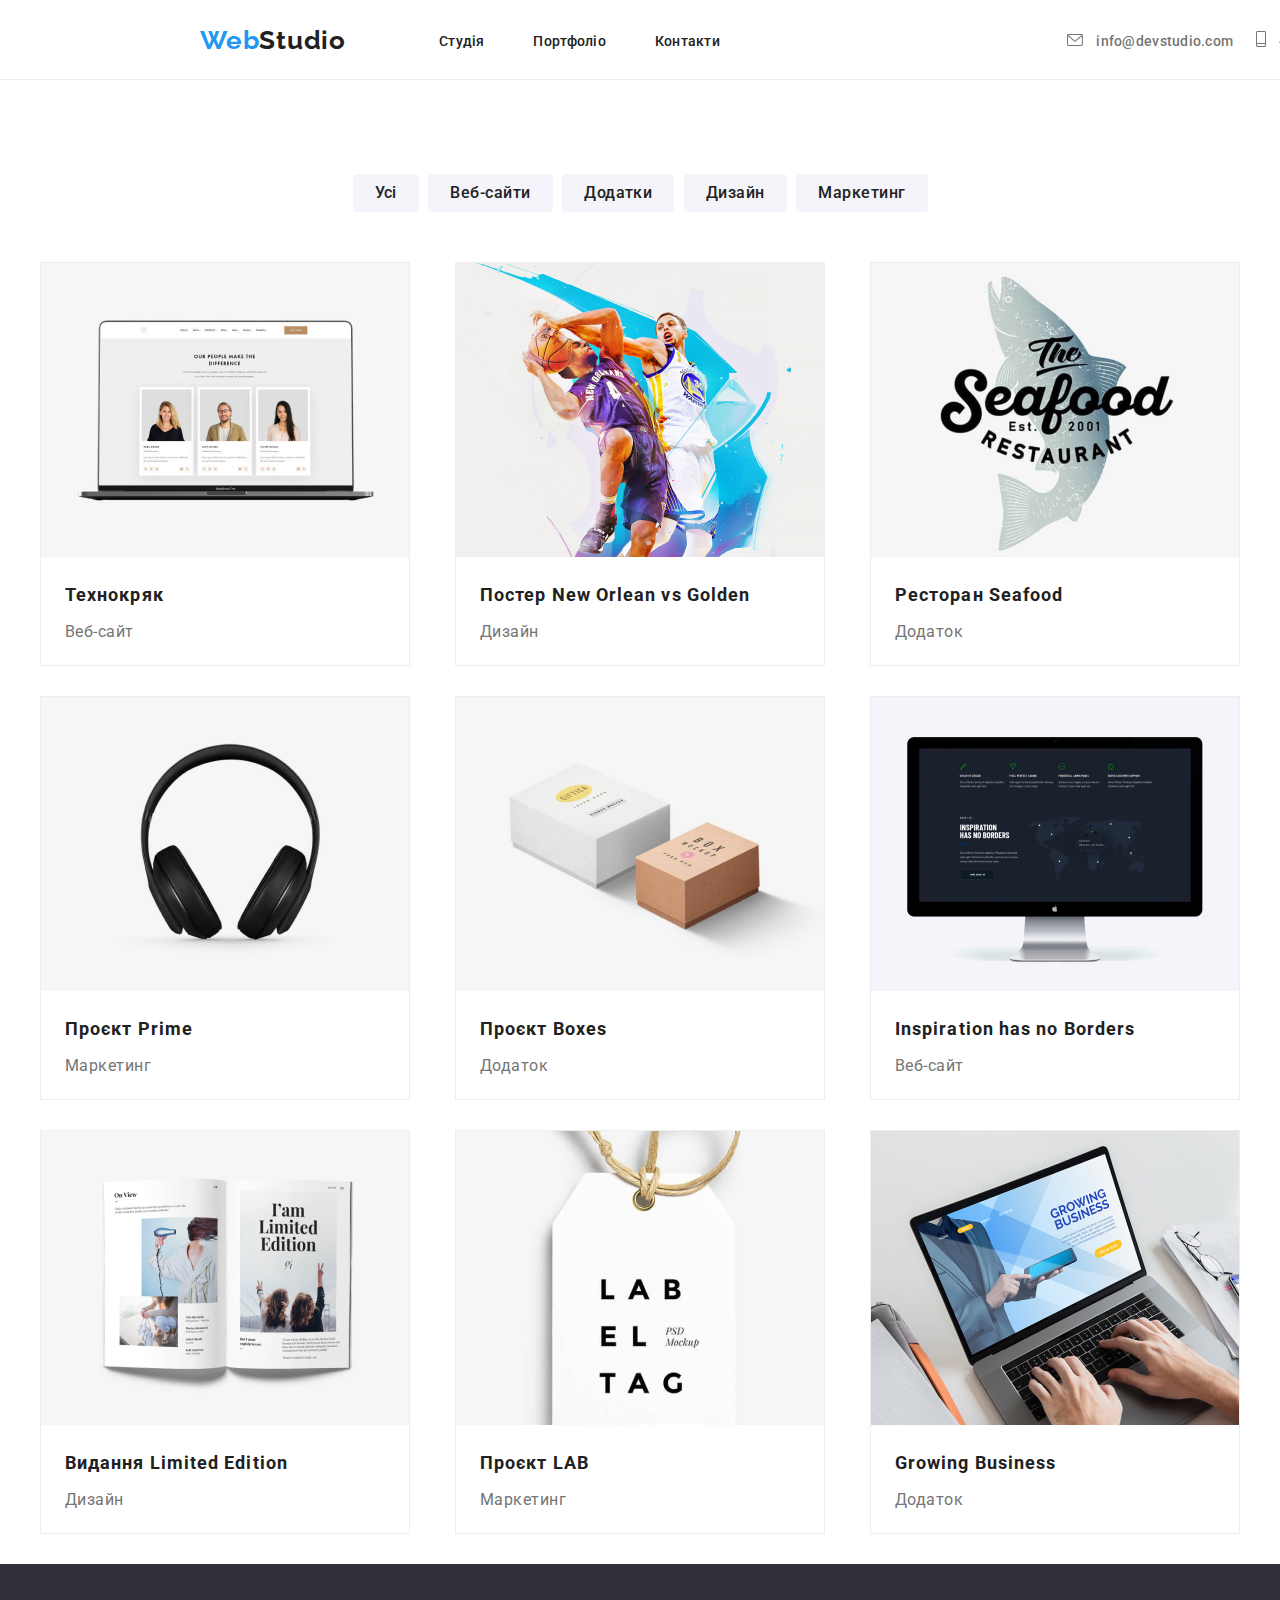
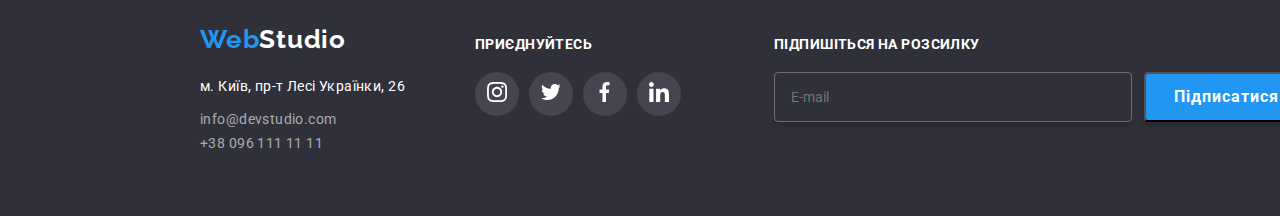
==== commit 276acfeb: "adapt" ====
--- a/portfolio.html
+++ b/portfolio.html
@@ -307,28 +307,28 @@
           <ul class="socials-list">
             <li class="socials-list__item">
               <a href="#">
-                <svg class="social-list-item__svg">
+                <svg class="socials-list__svg">
                   <use href="./img/icons/symbol-defs.svg#icon-instagram"></use>
                 </svg>
               </a>
             </li>
             <li class="socials-list__item">
               <a href="#">
-                <svg class="social-list-item__svg">
+                <svg class="socials-list__svg">
                   <use href="./img/icons/symbol-defs.svg#icon-twiter"></use>
                 </svg>
               </a>
             </li>
             <li class="socials-list__item">
               <a href="#">
-                <svg class="social-list-item__svg">
+                <svg class="socials-list__svg">
                   <use href="./img/icons/symbol-defs.svg#icon-facebook"></use>
                 </svg>
               </a>
             </li>
             <li class="socials-list__item">
               <a href="#">
-                <svg class="social-list-item__svg">
+                <svg class="socials-list__svg">
                   <use href="./img/icons/symbol-defs.svg#icon-in"></use>
                 </svg>
               </a>
@@ -347,9 +347,9 @@
                 placeholder="E-mail"
               />
             </label>
-            <button type="submit" class="section-form__button">
+            <button type="submit" class="section-form-button">
               Підписатися
-              <svg class="telegram-icon">
+              <svg class="section-form-button__svg">
                 <use href="./img/icons/symbol-defs.svg#icon-icon"></use>
               </svg>
             </button>
--- a/css/portfolio.min.css
+++ b/css/portfolio.min.css
@@ -1 +1 @@
-.section-form-button,.socials-list__item,.socials-list,.cards-list,.header-nav-right-list,.header-nav .header-nav-left-list,.header-nav .header-nav-left,.header-container{display:flex;justify-content:space-between;align-items:center;flex-wrap:wrap}.visually-hidden{position:absolute !important;clip:rect(1px 1px 1px 1px);clip:rect(1px, 1px, 1px, 1px);padding:0 !important;border:0 !important;height:1px !important;width:1px !important;overflow:hidden}use{display:block}button{display:block;margin:0;padding:0}h2,p,ul{margin:0;padding:0}body{font-family:"Roboto",sans-serif;font-style:normal}.container{margin:0 auto;width:1200px}a{display:block;text-decoration:none}ul{list-style:none}ul,h1,h2,h3,p{padding:0;margin:0}.header{width:1600px;height:80px;border-bottom:1px solid #ececec}.header-container{width:1200px;margin:0 auto;padding:25px 0}.header-nav .header-nav-left{width:520px}.header-nav .header-nav-left__link{@incl font-family: $Fontsecondary;font-weight:700;font-size:26px;line-height:31px;letter-spacing:.03em;color:#212121;text-decoration:none}.header-nav .header-nav-left__link .header-nav-left-link__web{color:#2196f3;padding-top:24px}.header-nav .header-nav-left-list{width:281px;list-style:none;font-weight:500;font-size:14px;line-height:16px;letter-spacing:.02em;color:#212121}.header-nav .header-nav-left-list .header-nav-left-list__li .header-nav-left-list__link{position:relative;text-decoration:none;color:#212121}.header-nav .header-nav-left-list .header-nav-left-list__li .header-nav-left-list__link:hover{transition:color 250ms ease-out;color:#2196f3}.header-nav .header-nav-left-list .header-nav-left-list__li .header-nav-left-list__link .header-nav-left-list__link:after{content:"";position:absolute;top:44px;left:0;width:0;height:4px;background-color:#2196f3;border-radius:2px}.header-nav .header-nav-left-list .header-nav-left-list__li .header-nav-left-list__link .header-nav-left-list__link:hover:after{width:100%;transition:width 250ms ease}.header-nav .header-nav-left-list .header-nav-left-list__li .header-nav-left-list__link .header-nav-left-list__link:hover{display:block}.header-nav .header-nav-left-list .header-nav-left-list__li .header-nav-left-list__link .header-nav-left-list__link:hover:hover{width:100%;transition:width .2s ease}.header-nav-right-list{width:333px}.header-nav-right-list__link{color:#757575;font-size:14px;font-style:normal;font-weight:500;letter-spacing:.28px}.header-nav-right-list__link:hover{color:#2196f3;transition:color 250ms ease-out}.header-nav-right-list__link:hover .header-nav-right-list__icon,.header-nav-right-list__link:focus .header-nav-right-list__icon{fill:#2196f3;transition:fill 250ms ease-out}.header-nav-right-list__icon{fill:#757575;margin-right:10px}.buttons-section{display:block;margin:0 auto;display:flex;justify-content:space-between;align-items:center;margin-top:94px;margin-bottom:50px;text-align:center;width:575px}.buttons-section .buttons-section__button{height:38px;background:#f5f4fa;border-radius:4px;border:none;padding:6px 22px 6px 22px;font-family:"Roboto",sans-serif;font-style:normal;font-weight:500;font-size:16px;line-height:26px;letter-spacing:.03em;color:#212121;cursor:pointer}.buttons-section .buttons-section__button:hover{transition:background-color 250ms ease-out;background:#2196f3;color:#fff;border-radius:4px;box-shadow:0px 3px 1px rgba(0,0,0,.1),0px 1px 2px rgba(0,0,0,.08),0px 2px 2px rgba(0,0,0,.12)}.cards-list{width:1200px}.cards-list .cards-img__container{position:relative;width:370px;height:294px}.cards-list .cards-list__item{cursor:pointer;overflow:hidden;position:relative;margin-bottom:30px;box-sizing:border-box;width:370px;height:404px;background:#fff;border:1px solid #eee}.cards-list .cards-list__img{width:100%;height:100%;-o-object-fit:cover;object-fit:cover;-o-object-position:center;object-position:center}.cards-list .overlay{transform:translateX(-101%);transition:transform .2s ease-in;position:absolute;top:0;left:0;background-color:rgba(33,150,243,.9);width:100%;height:100%;padding:63px 24px}.cards-list .overlay-text{color:#fff;font-size:18px;font-weight:400;line-height:1.55;letter-spacing:.54px}.cards-list .cards-list__item:hover .overlay{transform:translateX(0);transition:transform .2s ease-in}.cards-list .cards-list__description{width:322px;height:70px}.cards-list .cards-list__name{margin:20px 24px 4px 24px;font-family:"Roboto",sans-serif;font-style:normal;font-weight:700;font-size:18px;line-height:36px;letter-spacing:.06em;color:#212121}.cards-list .cards-list__job{margin:0px 24px 20px 24px;font-family:"Roboto",sans-serif;font-style:normal;font-weight:400;font-size:16px;line-height:30px;letter-spacing:.03em;color:#757575}.footer-container{padding:60px 0;background-color:#2f303a;width:1600px}.footer-content{display:flex}.footer-section{margin-right:70px}.footer-section__link{margin-bottom:20px;font-family:"Raleway",sans-serif;font-style:normal;font-weight:700;font-size:26px;line-height:31px;letter-spacing:.03em}.studio{color:#fff}.footer-section__web{color:#2196f3}.address__link{margin:20px 0 9px 0;display:block;font-weight:400;font-size:14px;line-height:1.71;letter-spacing:.03em;color:#fff}.address__email{display:block;color:rgba(255,255,255,.6);font-weight:400;font-size:14px;line-height:1.71;letter-spacing:.03em}address{font-style:normal}.contact-link:not(:last-child){margin-bottom:9px}.socials-section{padding:12px 0 0;width:206px;margin-right:93px}.socials-section__title{margin-bottom:20px;color:#fff;font-size:14px;font-weight:700;letter-spacing:.42px;text-transform:uppercase}.socials-list__item{width:44px;height:44px;background-color:rgba(255,255,255,.1);border-radius:50%;justify-content:center}.socials-list__item:hover{background-color:#2196f3;transition:background-color .7s ease-out}.socials-list__svg{width:20px;height:20px;fill:#fff}.section-telegram{padding-top:12px;width:570px}.section-form{display:flex;align-items:flex-end}.section-form__label{color:#fff;font-size:14px;font-weight:700;line-height:normal;letter-spacing:.42px;text-transform:uppercase}.section-form__input{width:358px;height:50px;border-radius:4px;border:1px solid rgba(255,255,255,.3);background:rgba(33,150,243,0);box-shadow:0px 4px 4px 0px rgba(0,0,0,.15);padding-left:16px;outline:none;cursor:pointer;color:#e2dddd;margin-top:20px}.section-form-button{flex-wrap:nowrap;gap:12px;width:200px;height:50px;border-radius:4px;background:#2196f3;box-shadow:0px 4px 4px 0px rgba(0,0,0,.15);color:#fff;text-align:center;font-size:16px;font-weight:700;line-height:30px;letter-spacing:.96px;cursor:pointer;padding:0 28px}.section-form-button__svg{width:24px;height:24px;fill:#fff}/*# sourceMappingURL=portfolio.min.css.map */+.section-form-button,.socials-list__item,.socials-list,.cards-list,.header-nav-right-list,.header-nav .header-nav-left-list,.header-nav .header-nav-left,.header-container{display:flex;justify-content:space-between;align-items:center;flex-wrap:wrap}.visually-hidden{position:absolute !important;clip:rect(1px 1px 1px 1px);clip:rect(1px, 1px, 1px, 1px);padding:0 !important;border:0 !important;height:1px !important;width:1px !important;overflow:hidden}use{display:block}button{display:block;margin:0;padding:0}h2,p,ul{margin:0;padding:0}body{font-family:"Roboto",sans-serif;font-style:normal}.container{margin:0 auto;width:1200px}a{display:block;text-decoration:none}ul{list-style:none}ul,h1,h2,h3,p{padding:0;margin:0}.header{width:1600px;height:80px;border-bottom:1px solid #ececec}@media(max-width: 768px){.header{max-width:768px}.header .header-nav-left-link__web{margin-top:5px}.header .header-container{max-width:768px;padding:21px 15px}.header .header-nav-left{max-width:504px}.header__link{font-size:24px}.header .header-nav-left-list{max-width:283px}.header .header-nav-right-list{gap:10px;max-width:138px;flex-direction:column}.header .header-nav-right-list__link{display:flex;font-size:12px;letter-spacing:.24px}.header .header-nav-right-list__icon{margin-right:8px}}.header-container{width:1200px;margin:0 auto;padding:25px 0}.header-nav .header-nav-left{width:520px}.header-nav .header-nav-left__link{font-size:26px;font-style:normal;font-weight:700;line-height:31px;letter-spacing:.03em;font-family:"Raleway",sans-serif;color:#212121;text-decoration:none}.header-nav .header-nav-left__link .header-nav-left-link__web{color:#2196f3;padding-top:24px}.header-nav .header-nav-left-list{width:281px;list-style:none;font-size:14px;font-style:normal;font-weight:500;line-height:16px;letter-spacing:.02em;color:#212121}.header-nav .header-nav-left-list .header-nav-left-list__li .header-nav-left-list__link{position:relative;text-decoration:none;color:#212121}.header-nav .header-nav-left-list .header-nav-left-list__li .header-nav-left-list__link:hover{transition:color 250ms ease-out;color:#2196f3}.header-nav .header-nav-left-list .header-nav-left-list__li .header-nav-left-list__link .header-nav-left-list__link:after{content:"";position:absolute;top:44px;left:0;width:0;height:4px;background-color:#2196f3;border-radius:2px}.header-nav .header-nav-left-list .header-nav-left-list__li .header-nav-left-list__link .header-nav-left-list__link:hover:after{width:100%;transition:width 250ms ease}.header-nav .header-nav-left-list .header-nav-left-list__li .header-nav-left-list__link .header-nav-left-list__link:hover{display:block}.header-nav .header-nav-left-list .header-nav-left-list__li .header-nav-left-list__link .header-nav-left-list__link:hover:hover{width:100%;transition:width .2s ease}.header-nav-right-list{width:333px}.header-nav-right-list__link{color:#757575;font-size:14px;font-style:normal;font-weight:500;line-height:normal;letter-spacing:.28px}.header-nav-right-list__link:hover{color:#2196f3;transition:color 250ms ease-out}.header-nav-right-list__link:hover .header-nav-right-list__icon,.header-nav-right-list__link:focus .header-nav-right-list__icon{fill:#2196f3;transition:fill 250ms ease-out}.header-nav-right-list__icon{fill:#757575;margin-right:10px}.buttons-section{display:block;margin:0 auto;display:flex;justify-content:space-between;align-items:center;margin-top:94px;margin-bottom:50px;text-align:center;width:575px}.buttons-section .buttons-section__button{font-size:16px;font-style:normal;font-weight:500;line-height:26px;letter-spacing:.03em;height:38px;background:#f5f4fa;border-radius:4px;border:none;padding:6px 22px 6px 22px;font-family:"Roboto",sans-serif;font-style:normal;color:#212121;cursor:pointer}.buttons-section .buttons-section__button:hover{transition:background-color 250ms ease-out;background:#2196f3;color:#fff;border-radius:4px;box-shadow:0px 3px 1px rgba(0,0,0,.1),0px 1px 2px rgba(0,0,0,.08),0px 2px 2px rgba(0,0,0,.12)}.cards-list{width:1200px}.cards-list .cards-img__container{position:relative;width:370px;height:294px}.cards-list .cards-list__item{cursor:pointer;overflow:hidden;position:relative;margin-bottom:30px;box-sizing:border-box;width:370px;height:404px;background:#fff;border:1px solid #eee}.cards-list .cards-list__img{width:100%;height:100%;-o-object-fit:cover;object-fit:cover;-o-object-position:center;object-position:center}.cards-list .overlay{transform:translateX(-101%);transition:transform .2s ease-in;position:absolute;top:0;left:0;background-color:rgba(33,150,243,.9);width:100%;height:100%;padding:63px 24px}.cards-list .overlay-text{font-size:18px;font-style:normal;font-weight:400;line-height:1.55;letter-spacing:.54px;color:#fff}.cards-list .cards-list__item:hover .overlay{transform:translateX(0);transition:transform .2s ease-in}.cards-list .cards-list__description{width:322px;height:70px}.cards-list .cards-list__name{font-size:18px;font-style:normal;font-weight:700;line-height:36px;letter-spacing:.06em;margin:20px 24px 4px 24px;font-family:"Roboto",sans-serif;font-style:normal;color:#212121}.cards-list .cards-list__job{margin:0px 24px 20px 24px;font-family:"Roboto",sans-serif;font-style:normal;font-size:16px;font-style:normal;font-weight:400;line-height:30px;letter-spacing:.03em;color:#757575}@media(max-width: 768px){.cards-list{display:flex;flex-wrap:wrap;max-width:768px;padding:0 15px 0 15px}.cards-list__item{max-width:354px}}.footer-container{padding:60px 0;background-color:#2f303a;width:1600px}.footer-content{display:flex}.footer-section{margin-right:70px}.footer-section__link{font-size:26px;font-style:normal;font-weight:700;line-height:31px;letter-spacing:.03em;margin-bottom:20px;font-family:"Raleway",sans-serif;font-style:normal}.studio{color:#fff}.footer-section__web{color:#2196f3}.address__link{font-size:14px;font-style:normal;font-weight:400;line-height:1.71;letter-spacing:.03em;margin:20px 0 9px 0;display:block;color:#fff}.address__email{display:block;color:rgba(255,255,255,.6);font-size:14px;font-style:normal;font-weight:400;line-height:1.71;letter-spacing:.03em}address{font-style:normal}.contact-link:not(:last-child){margin-bottom:9px}.socials-section{padding:12px 0 0;width:206px;margin-right:93px}.socials-section__title{font-size:14px;font-style:normal;font-weight:700;line-height:normal;letter-spacing:.42px;margin-bottom:20px;color:#fff;text-transform:uppercase}.socials-list__item{width:44px;height:44px;background-color:rgba(255,255,255,.1);border-radius:50%;justify-content:center}.socials-list__item:hover{background-color:#2196f3;transition:background-color .7s ease-out}.socials-list__svg{width:20px;height:20px;fill:#fff}.section-telegram{padding-top:12px;width:570px}.section-form{display:flex;align-items:flex-end}.section-form__label{font-size:14px;font-style:normal;font-weight:700;line-height:normal;letter-spacing:.42px;color:#fff;text-transform:uppercase}.section-form__input{width:358px;height:50px;border-radius:4px;border:1px solid rgba(255,255,255,.3);background:rgba(33,150,243,0);box-shadow:0px 4px 4px 0px rgba(0,0,0,.15);padding-left:16px;outline:none;cursor:pointer;color:#e2dddd;margin-top:20px}.section-form-button{flex-wrap:nowrap;gap:12px;width:200px;height:50px;border-radius:4px;background:#2196f3;box-shadow:0px 4px 4px 0px rgba(0,0,0,.15);color:#fff;text-align:center;font-size:16px;font-style:normal;font-weight:700;line-height:30px;letter-spacing:.96px;cursor:pointer;padding:0 28px}.section-form-button__svg{width:24px;height:24px;fill:#fff}/*# sourceMappingURL=portfolio.min.css.map */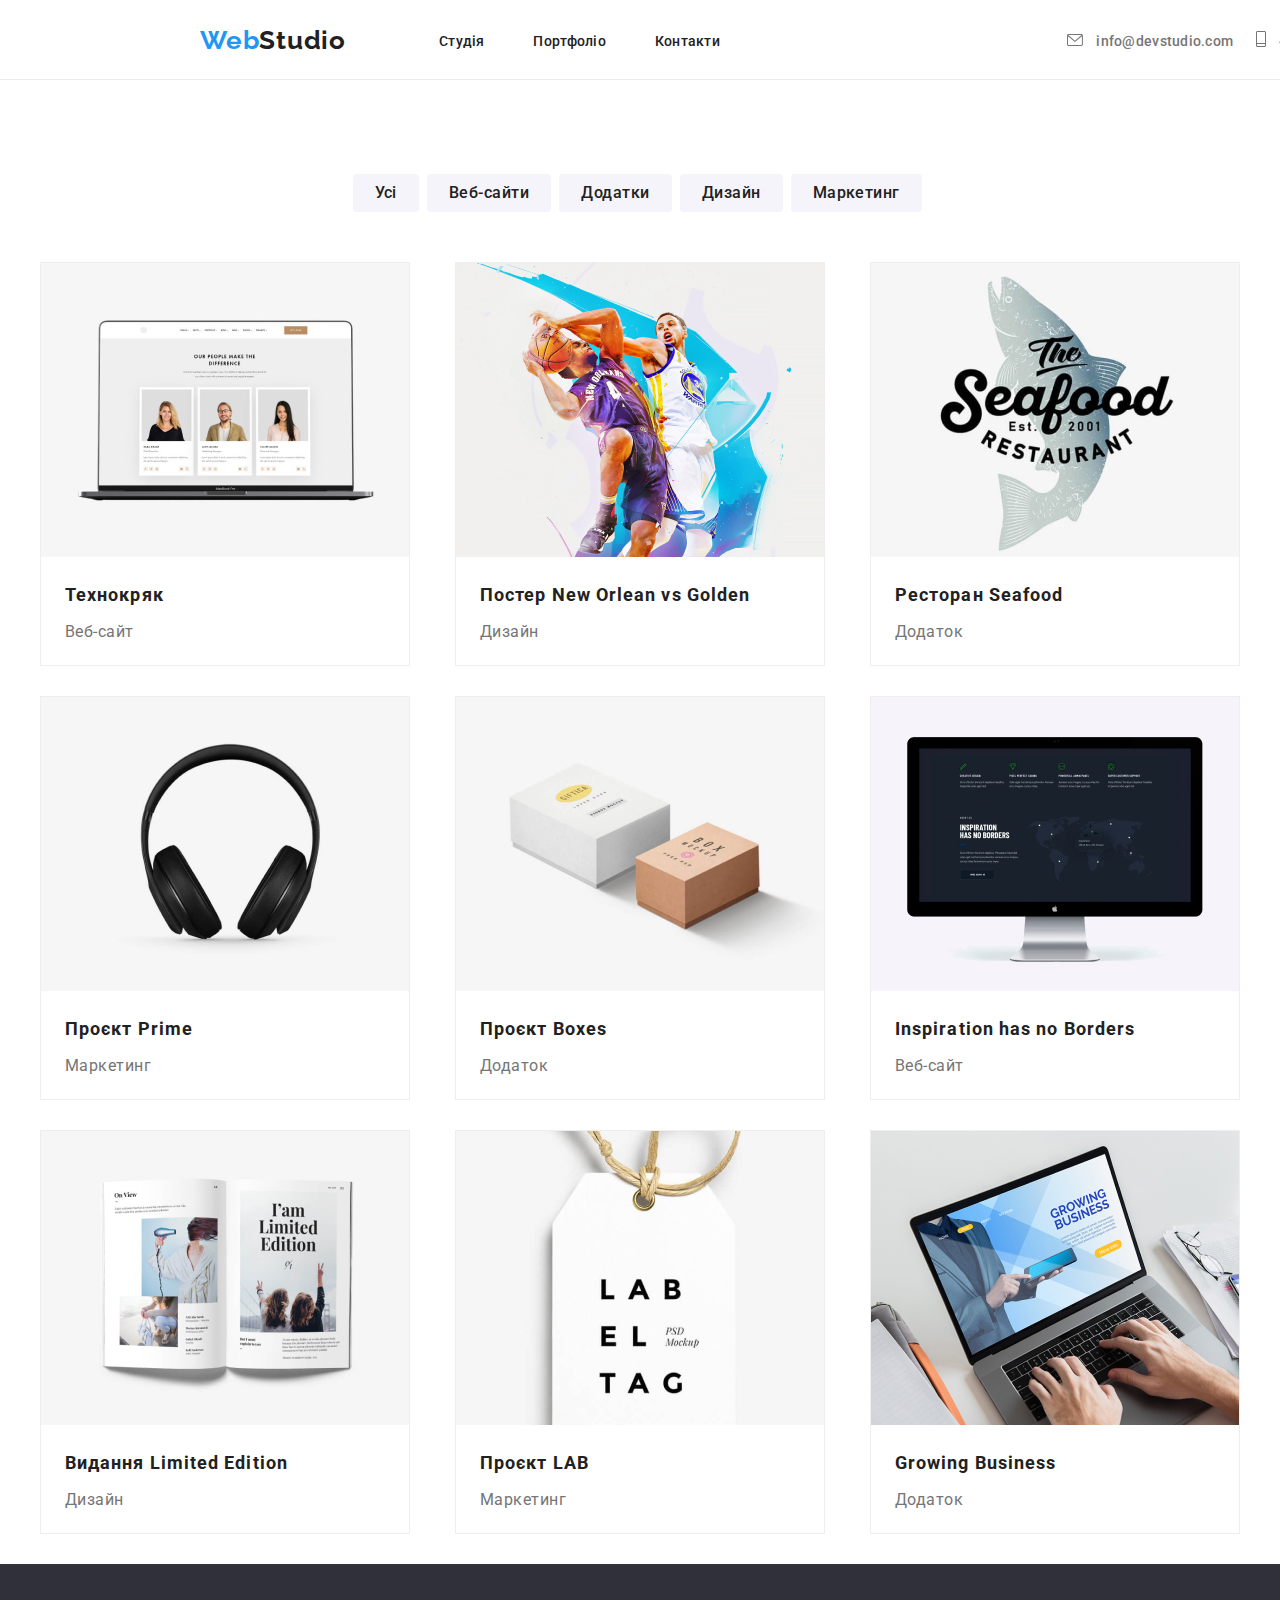
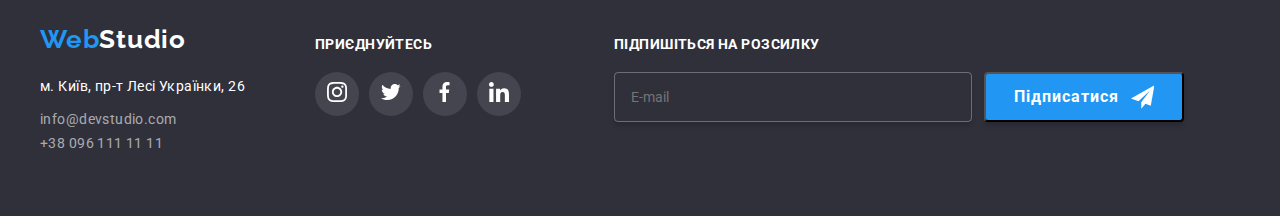
==== commit b31c60dd: "w" ====
--- a/portfolio.html
+++ b/portfolio.html
@@ -282,16 +282,19 @@
       </div>
     </main>
 
-    <footer class="footer-container container">
-      <div class="footer-content container">
+    <footer class="footer">
+      <div class="container">
         <section class="footer-section">
           <h2 class="visually-hidden">unfjlcm</h2>
           <a class="footer-section__link" href="./index.html">
-            <span class="footer-section__web">Web</span><span class="studio">Studio</span></a
+            <span class="footer-section__web">Web</span
+            ><span class="studio">Studio</span></a
           >
 
           <address class="address">
-            <a class="address__link" href="#">м. Київ, пр-т Лесі Українки, 26</a>
+            <a class="address__link" href="#"
+              >м. Київ, пр-т Лесі Українки, 26</a
+            >
             <a class="address__email" href="mailto:info@devstudio.com"
               >info@devstudio.com</a
             >
--- a/css/portfolio.min.css
+++ b/css/portfolio.min.css
@@ -1 +1 @@
-.section-form-button,.socials-list__item,.socials-list,.cards-list,.header-nav-right-list,.header-nav .header-nav-left-list,.header-nav .header-nav-left,.header-container{display:flex;justify-content:space-between;align-items:center;flex-wrap:wrap}.visually-hidden{position:absolute !important;clip:rect(1px 1px 1px 1px);clip:rect(1px, 1px, 1px, 1px);padding:0 !important;border:0 !important;height:1px !important;width:1px !important;overflow:hidden}use{display:block}button{display:block;margin:0;padding:0}h2,p,ul{margin:0;padding:0}body{font-family:"Roboto",sans-serif;font-style:normal}.container{margin:0 auto;width:1200px}a{display:block;text-decoration:none}ul{list-style:none}ul,h1,h2,h3,p{padding:0;margin:0}.header{width:1600px;height:80px;border-bottom:1px solid #ececec}@media(max-width: 768px){.header{max-width:768px}.header .header-nav-left-link__web{margin-top:5px}.header .header-container{max-width:768px;padding:21px 15px}.header .header-nav-left{max-width:504px}.header__link{font-size:24px}.header .header-nav-left-list{max-width:283px}.header .header-nav-right-list{gap:10px;max-width:138px;flex-direction:column}.header .header-nav-right-list__link{display:flex;font-size:12px;letter-spacing:.24px}.header .header-nav-right-list__icon{margin-right:8px}}.header-container{width:1200px;margin:0 auto;padding:25px 0}.header-nav .header-nav-left{width:520px}.header-nav .header-nav-left__link{font-size:26px;font-style:normal;font-weight:700;line-height:31px;letter-spacing:.03em;font-family:"Raleway",sans-serif;color:#212121;text-decoration:none}.header-nav .header-nav-left__link .header-nav-left-link__web{color:#2196f3;padding-top:24px}.header-nav .header-nav-left-list{width:281px;list-style:none;font-size:14px;font-style:normal;font-weight:500;line-height:16px;letter-spacing:.02em;color:#212121}.header-nav .header-nav-left-list .header-nav-left-list__li .header-nav-left-list__link{position:relative;text-decoration:none;color:#212121}.header-nav .header-nav-left-list .header-nav-left-list__li .header-nav-left-list__link:hover{transition:color 250ms ease-out;color:#2196f3}.header-nav .header-nav-left-list .header-nav-left-list__li .header-nav-left-list__link .header-nav-left-list__link:after{content:"";position:absolute;top:44px;left:0;width:0;height:4px;background-color:#2196f3;border-radius:2px}.header-nav .header-nav-left-list .header-nav-left-list__li .header-nav-left-list__link .header-nav-left-list__link:hover:after{width:100%;transition:width 250ms ease}.header-nav .header-nav-left-list .header-nav-left-list__li .header-nav-left-list__link .header-nav-left-list__link:hover{display:block}.header-nav .header-nav-left-list .header-nav-left-list__li .header-nav-left-list__link .header-nav-left-list__link:hover:hover{width:100%;transition:width .2s ease}.header-nav-right-list{width:333px}.header-nav-right-list__link{color:#757575;font-size:14px;font-style:normal;font-weight:500;line-height:normal;letter-spacing:.28px}.header-nav-right-list__link:hover{color:#2196f3;transition:color 250ms ease-out}.header-nav-right-list__link:hover .header-nav-right-list__icon,.header-nav-right-list__link:focus .header-nav-right-list__icon{fill:#2196f3;transition:fill 250ms ease-out}.header-nav-right-list__icon{fill:#757575;margin-right:10px}.buttons-section{display:block;margin:0 auto;display:flex;justify-content:space-between;align-items:center;margin-top:94px;margin-bottom:50px;text-align:center;width:575px}.buttons-section .buttons-section__button{font-size:16px;font-style:normal;font-weight:500;line-height:26px;letter-spacing:.03em;height:38px;background:#f5f4fa;border-radius:4px;border:none;padding:6px 22px 6px 22px;font-family:"Roboto",sans-serif;font-style:normal;color:#212121;cursor:pointer}.buttons-section .buttons-section__button:hover{transition:background-color 250ms ease-out;background:#2196f3;color:#fff;border-radius:4px;box-shadow:0px 3px 1px rgba(0,0,0,.1),0px 1px 2px rgba(0,0,0,.08),0px 2px 2px rgba(0,0,0,.12)}.cards-list{width:1200px}.cards-list .cards-img__container{position:relative;width:370px;height:294px}.cards-list .cards-list__item{cursor:pointer;overflow:hidden;position:relative;margin-bottom:30px;box-sizing:border-box;width:370px;height:404px;background:#fff;border:1px solid #eee}.cards-list .cards-list__img{width:100%;height:100%;-o-object-fit:cover;object-fit:cover;-o-object-position:center;object-position:center}.cards-list .overlay{transform:translateX(-101%);transition:transform .2s ease-in;position:absolute;top:0;left:0;background-color:rgba(33,150,243,.9);width:100%;height:100%;padding:63px 24px}.cards-list .overlay-text{font-size:18px;font-style:normal;font-weight:400;line-height:1.55;letter-spacing:.54px;color:#fff}.cards-list .cards-list__item:hover .overlay{transform:translateX(0);transition:transform .2s ease-in}.cards-list .cards-list__description{width:322px;height:70px}.cards-list .cards-list__name{font-size:18px;font-style:normal;font-weight:700;line-height:36px;letter-spacing:.06em;margin:20px 24px 4px 24px;font-family:"Roboto",sans-serif;font-style:normal;color:#212121}.cards-list .cards-list__job{margin:0px 24px 20px 24px;font-family:"Roboto",sans-serif;font-style:normal;font-size:16px;font-style:normal;font-weight:400;line-height:30px;letter-spacing:.03em;color:#757575}@media(max-width: 768px){.cards-list{display:flex;flex-wrap:wrap;max-width:768px;padding:0 15px 0 15px}.cards-list__item{max-width:354px}}.footer-container{padding:60px 0;background-color:#2f303a;width:1600px}.footer-content{display:flex}.footer-section{margin-right:70px}.footer-section__link{font-size:26px;font-style:normal;font-weight:700;line-height:31px;letter-spacing:.03em;margin-bottom:20px;font-family:"Raleway",sans-serif;font-style:normal}.studio{color:#fff}.footer-section__web{color:#2196f3}.address__link{font-size:14px;font-style:normal;font-weight:400;line-height:1.71;letter-spacing:.03em;margin:20px 0 9px 0;display:block;color:#fff}.address__email{display:block;color:rgba(255,255,255,.6);font-size:14px;font-style:normal;font-weight:400;line-height:1.71;letter-spacing:.03em}address{font-style:normal}.contact-link:not(:last-child){margin-bottom:9px}.socials-section{padding:12px 0 0;width:206px;margin-right:93px}.socials-section__title{font-size:14px;font-style:normal;font-weight:700;line-height:normal;letter-spacing:.42px;margin-bottom:20px;color:#fff;text-transform:uppercase}.socials-list__item{width:44px;height:44px;background-color:rgba(255,255,255,.1);border-radius:50%;justify-content:center}.socials-list__item:hover{background-color:#2196f3;transition:background-color .7s ease-out}.socials-list__svg{width:20px;height:20px;fill:#fff}.section-telegram{padding-top:12px;width:570px}.section-form{display:flex;align-items:flex-end}.section-form__label{font-size:14px;font-style:normal;font-weight:700;line-height:normal;letter-spacing:.42px;color:#fff;text-transform:uppercase}.section-form__input{width:358px;height:50px;border-radius:4px;border:1px solid rgba(255,255,255,.3);background:rgba(33,150,243,0);box-shadow:0px 4px 4px 0px rgba(0,0,0,.15);padding-left:16px;outline:none;cursor:pointer;color:#e2dddd;margin-top:20px}.section-form-button{flex-wrap:nowrap;gap:12px;width:200px;height:50px;border-radius:4px;background:#2196f3;box-shadow:0px 4px 4px 0px rgba(0,0,0,.15);color:#fff;text-align:center;font-size:16px;font-style:normal;font-weight:700;line-height:30px;letter-spacing:.96px;cursor:pointer;padding:0 28px}.section-form-button__svg{width:24px;height:24px;fill:#fff}/*# sourceMappingURL=portfolio.min.css.map */+.section-form-button,.socials-list__item,.socials-list,.cards-list,.header-nav-right-list,.header-nav .header-nav-left-list,.header-nav .header-nav-left,.header-container{display:flex;justify-content:space-between;align-items:center;flex-wrap:wrap}.visually-hidden{position:absolute !important;clip:rect(1px 1px 1px 1px);clip:rect(1px, 1px, 1px, 1px);padding:0 !important;border:0 !important;height:1px !important;width:1px !important;overflow:hidden}use{display:block}button{display:block;margin:0;padding:0}h2,p,ul{margin:0;padding:0}body{font-family:"Roboto",sans-serif;font-style:normal}.container{margin:0 auto;width:1200px}a{display:block;text-decoration:none}ul{list-style:none}ul,h1,h2,h3,p{padding:0;margin:0}@media(max-width: 768px){.container{margin:0 auto;width:100%}}@media(max-width: 1200px){.container{margin:0 auto;width:100%}}@media(max-width: 480px){.container{margin:0 auto;width:100%}}.header{width:1600px;height:80px;border-bottom:1px solid #ececec}@media(max-width: 480px){.header{width:100%}}@media(max-width: 768px){.header{max-width:768px}.header .header-nav-left-link__web{margin-top:5px}.header .header-container{max-width:768px;padding:21px 15px}.header .header-nav-left{max-width:504px}.header__link{font-size:24px}.header .header-nav-left-list{max-width:283px}.header .header-nav-right-list{gap:10px;max-width:138px;flex-direction:column}.header .header-nav-right-list__link{display:flex;font-size:12px;letter-spacing:.24px}.header .header-nav-right-list__icon{margin-right:8px}}.header-container{width:1200px;margin:0 auto;padding:25px 0}@media(max-width: 480px){.header-container{max-width:480px;padding:10px 15px}}@media(max-width: 390px){.header-nav{max-width:420px}}.header-nav .header-nav-left{width:520px}@media(max-width: 480px){.header-nav .header-nav-left{max-width:450px}}.header-nav .header-nav-left__link{font-size:26px;font-style:normal;font-weight:700;line-height:31px;letter-spacing:.03em;font-family:"Raleway",sans-serif;color:#212121;text-decoration:none;display:block}@media(max-width: 480px){.header-nav .header-nav-left__link{margin-top:6px;margin-bottom:6px;font-size:24px;line-height:normal;letter-spacing:.72px}}.header-nav .header-nav-left__link .header-nav-left-link__web{color:#2196f3;padding-top:24px}.header-nav .header-nav-left-list{width:281px;list-style:none;font-size:14px;font-style:normal;font-weight:500;line-height:16px;letter-spacing:.02em;color:#212121}@media(max-width: 480px){.header-nav .header-nav-left-list{display:none}}.header-nav .header-nav-left-list .header-nav-left-list__li .header-nav-left-list__link{position:relative;text-decoration:none;color:#212121}.header-nav .header-nav-left-list .header-nav-left-list__li .header-nav-left-list__link:hover{transition:color 250ms ease-out;color:#2196f3}.header-nav .header-nav-left-list .header-nav-left-list__li .header-nav-left-list__link .header-nav-left-list__link:after{content:"";position:absolute;top:44px;left:0;width:0;height:4px;background-color:#2196f3;border-radius:2px}.header-nav .header-nav-left-list .header-nav-left-list__li .header-nav-left-list__link .header-nav-left-list__link:hover:after{width:100%;transition:width 250ms ease}.header-nav .header-nav-left-list .header-nav-left-list__li .header-nav-left-list__link .header-nav-left-list__link:hover{display:block}.header-nav .header-nav-left-list .header-nav-left-list__li .header-nav-left-list__link .header-nav-left-list__link:hover:hover{width:100%;transition:width .2s ease}.header-nav .menu-phone{display:none}@media(max-width: 480px){.header-nav .menu-phone{display:inline-block}}.header-nav-right-list{width:333px}@media(max-width: 480px){.header-nav-right-list{display:none}}@media(max-width: 768px){.header-nav-right-list{align-items:flex-start}}.header-nav-right-list__link{color:#757575;font-size:14px;font-style:normal;font-weight:500;line-height:normal;letter-spacing:.28px}.header-nav-right-list__link:hover{color:#2196f3;transition:color 250ms ease-out}.header-nav-right-list__link:hover .header-nav-right-list__icon,.header-nav-right-list__link:focus .header-nav-right-list__icon{fill:#2196f3;transition:fill 250ms ease-out}.header-nav-right-list__icon{fill:#757575;margin-right:10px}.buttons-section{margin:0 auto;display:flex;gap:8px;align-items:center;margin-top:94px;margin-bottom:50px;text-align:center;width:575px}@media(max-width: 480px){.buttons-section{margin:60px 0 40px 0;width:326px;flex-wrap:wrap}}.buttons-section .buttons-section__button{font-size:16px;font-style:normal;font-weight:500;line-height:26px;letter-spacing:.03em;height:38px;background:#f5f4fa;border-radius:4px;border:none;padding:6px 22px 6px 22px;font-family:"Roboto",sans-serif;font-style:normal;color:#212121;cursor:pointer}.buttons-section .buttons-section__button:hover{transition:background-color 250ms ease-out;background:#2196f3;color:#fff;border-radius:4px;box-shadow:0px 3px 1px rgba(0,0,0,.1),0px 1px 2px rgba(0,0,0,.08),0px 2px 2px rgba(0,0,0,.12)}.cards-list{width:1200px}.cards-list .cards-img__container{position:relative;width:370px;height:294px}.cards-list .cards-list__item{cursor:pointer;overflow:hidden;position:relative;margin-bottom:30px;box-sizing:border-box;width:370px;height:404px;background:#fff;border:1px solid #eee}@media(max-width: 480px){.cards-list .cards-list__item{width:450px}}.cards-list .cards-list__img{width:100%;height:100%;-o-object-fit:cover;object-fit:cover;-o-object-position:center;object-position:center}.cards-list .overlay{transform:translateX(-101%);transition:transform .2s ease-in;position:absolute;top:0;left:0;background-color:rgba(33,150,243,.9);width:100%;height:100%;padding:63px 24px}.cards-list .overlay-text{font-size:18px;font-style:normal;font-weight:400;line-height:1.55;letter-spacing:.54px;color:#fff}.cards-list .cards-list__item:hover .overlay{transform:translateX(0);transition:transform .2s ease-in}.cards-list .cards-list__description{width:322px;height:70px}.cards-list .cards-list__name{font-size:18px;font-style:normal;font-weight:700;line-height:36px;letter-spacing:.06em;margin:20px 24px 4px 24px;font-family:"Roboto",sans-serif;font-style:normal;color:#212121}.cards-list .cards-list__job{margin:0px 24px 20px 24px;font-family:"Roboto",sans-serif;font-style:normal;font-size:16px;font-style:normal;font-weight:400;line-height:30px;letter-spacing:.03em;color:#757575}@media(max-width: 768px){.cards-list{display:flex;flex-wrap:wrap;max-width:768px;padding:0 15px 0 15px}.cards-list__item{max-width:354px}}@media(max-width: 480px){.cards-list{width:480px}}.footer{padding:60px 0;background-color:#2f303a;width:100%}.footer .container{display:flex}@media(max-width: 480px){.footer .container{align-items:center;flex-direction:column;justify-content:center}}.footer-section{margin-right:70px}.footer-section__link{font-size:26px;font-style:normal;font-weight:700;line-height:31px;letter-spacing:.03em;font-family:"Raleway",sans-serif;font-style:normal}.studio{color:#fff}.footer-section__web{color:#2196f3}.address__link{font-size:14px;font-style:normal;font-weight:400;line-height:1.71;letter-spacing:.03em;margin:20px 0 9px 0;display:block;color:#fff}.address__email{display:block;color:rgba(255,255,255,.6);font-size:14px;font-style:normal;font-weight:400;line-height:1.71;letter-spacing:.03em}.contact-link:not(:last-child){margin-bottom:9px}.socials-section{padding:12px 0 0;width:206px;margin-right:93px}.socials-section__title{font-size:14px;font-style:normal;font-weight:700;line-height:normal;letter-spacing:.42px;margin-bottom:20px;color:#fff;text-transform:uppercase}.socials-list__item{width:44px;height:44px;background-color:rgba(255,255,255,.1);border-radius:50%;justify-content:center}.socials-list__item:hover{background-color:#2196f3;transition:background-color .7s ease-out}.socials-list__svg{width:20px;height:20px;fill:#fff}.section-telegram{padding-top:12px;width:570px}.section-form{display:flex;align-items:flex-end}@media(max-width: 480px){.section-form{width:450px;justify-content:center;align-items:center;padding:0 15px}}.section-form__label{display:block;font-size:14px;font-style:normal;font-weight:700;line-height:normal;letter-spacing:.42px;color:#fff;text-transform:uppercase}.section-form__input{width:358px;height:50px;border-radius:4px;border:1px solid rgba(255,255,255,.3);background:rgba(33,150,243,0);box-shadow:0px 4px 4px 0px rgba(0,0,0,.15);padding-left:16px;outline:none;cursor:pointer;color:#e2dddd;margin-top:20px}@media(max-width: 768px){.section-form__input{display:block;margin-bottom:20px}}@media(max-width: 480px){.section-form__input{width:450px}}.section-form-button{flex-wrap:nowrap;gap:12px;width:200px;height:50px;border-radius:4px;background:#2196f3;box-shadow:0px 4px 4px 0px rgba(0,0,0,.15);color:#fff;text-align:center;font-size:16px;font-style:normal;font-weight:700;line-height:30px;letter-spacing:.96px;cursor:pointer;padding:0 28px}.section-form-button__svg{width:24px;height:24px;fill:#fff}@media(max-width: 768px){.footer .container{display:flex;max-width:768px;flex-wrap:wrap;justify-content:space-around;gap:60px}.footer-section__link{text-align:center}.address{margin-bottom:60px;display:flex;flex-direction:column;align-items:center}.socials-section{margin-right:0}.socials-section__title{text-align:center}.section-form__label{display:block;text-align:center}.section-telegram{display:flex;flex-direction:column;gap:20px}.section-form{flex-direction:column;align-items:center}.footer-section{margin-right:0}}/*# sourceMappingURL=portfolio.min.css.map */